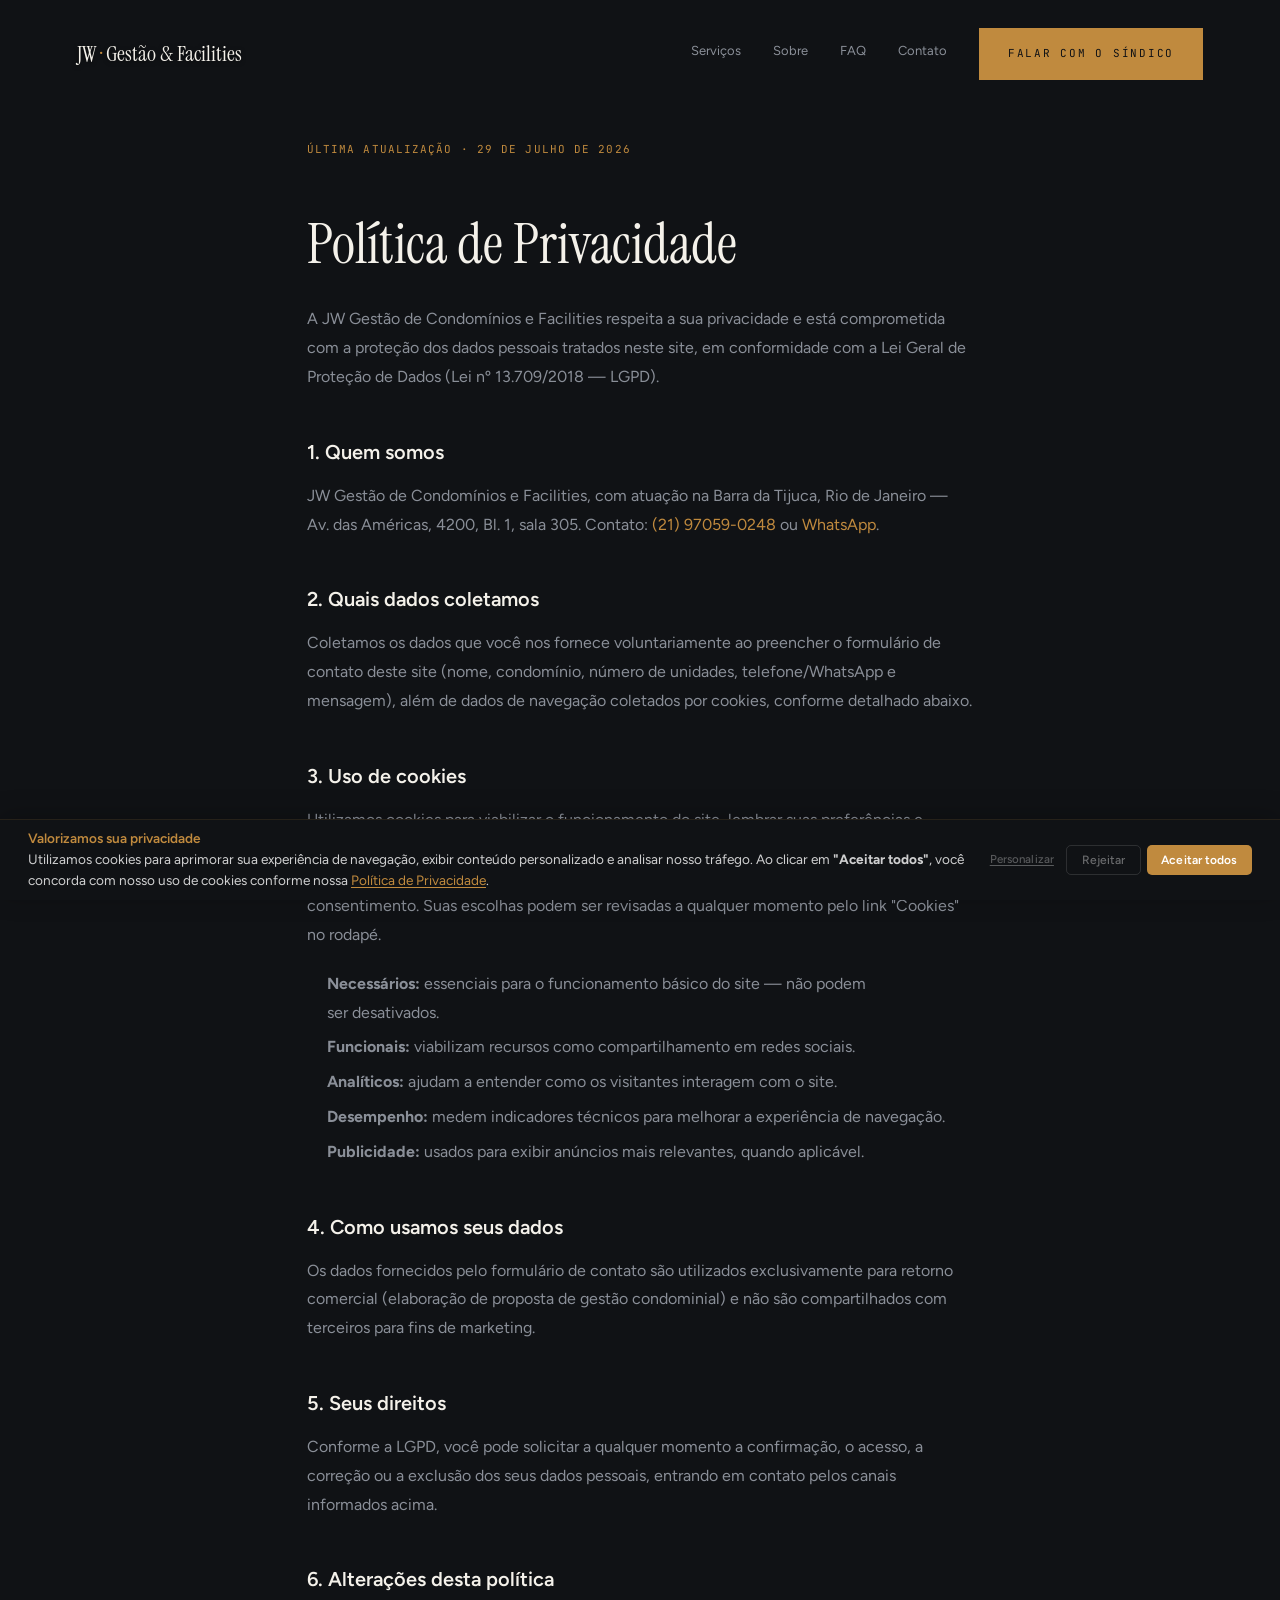
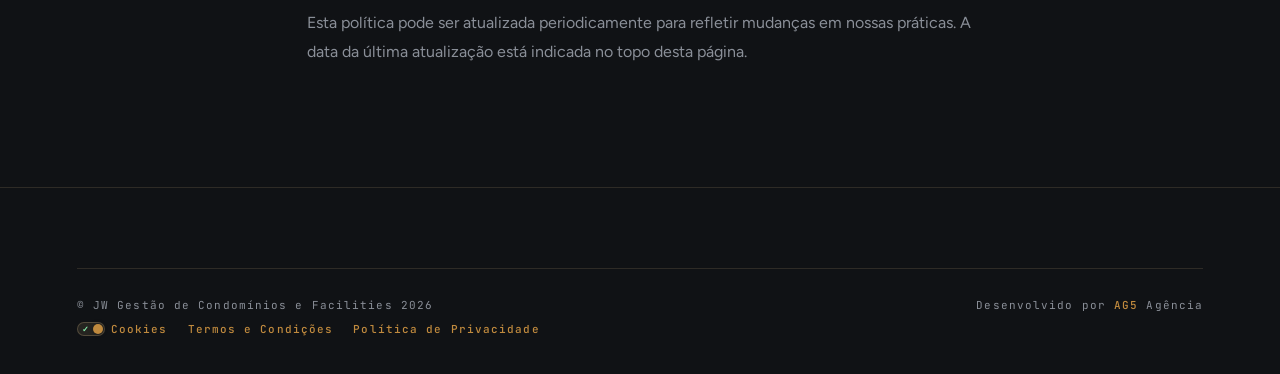
==== politica-de-privacidade.html @ a444b3d1 "Ajuste realizados" ====
<!DOCTYPE html>
<html lang="pt-BR">
<head>
<meta charset="UTF-8">
<meta name="viewport" content="width=device-width, initial-scale=1">
<title>Política de Privacidade — JW Gestão de Condomínios e Facilities</title>
<meta name="description" content="Política de Privacidade e uso de cookies da JW Gestão de Condomínios e Facilities.">
<meta name="robots" content="noindex, follow">
<link rel="preconnect" href="https://fonts.googleapis.com">
<link rel="preconnect" href="https://fonts.gstatic.com" crossorigin>
<link href="https://fonts.googleapis.com/css2?family=Instrument+Serif:ital@0;1&family=Figtree:wght@400;500;600;700&family=JetBrains+Mono:wght@400;500&display=swap" rel="stylesheet">
<link rel="stylesheet" href="style.css">
<link rel="stylesheet" href="cookie-banner.css">
<style>
  .legal{padding:140px var(--pad-x) 100px;max-width:820px;margin:0 auto}
  .legal h1{font-family:var(--f-display);font-size:clamp(32px,4.4vw,56px);font-weight:400;margin-bottom:16px}
  .legal p{color:var(--cinza-texto);line-height:1.8;margin-bottom:20px}
  .legal h2{font-family:var(--f-corpo);font-size:20px;font-weight:600;color:var(--areia);margin:44px 0 14px}
  .legal ul{margin:0 0 20px;padding-left:20px;color:var(--cinza-texto);line-height:1.8}
  .legal li{margin-bottom:6px}
  .legal .updated{font-family:var(--f-mono);font-size:11px;letter-spacing:.1em;text-transform:uppercase;color:var(--bronze);margin-bottom:40px}
  .legal a{color:var(--bronze)}
  .legal a:hover{color:var(--bronze-claro)}
</style>
</head>
<body>

<header class="nav" id="nav">
  <a class="nav__brand" href="index.html">JW <span>·</span> Gestão &amp; Facilities</a>
  <nav class="nav__links" id="navLinks">
    <a href="index.html#servicos">Serviços</a>
    <a href="index.html#sobre">Sobre</a>
    <a href="index.html#faq">FAQ</a>
    <a href="index.html#contato">Contato</a>
    <a class="btn btn--solid" href="https://wa.me/5521970590248?text=Ol%C3%A1%2C%20vim%20atrav%C3%A9s%20do%20site%20e%20gostaria%20de%20falar%20com%20o%20s%C3%ADndico%20sobre%20a%20gest%C3%A3o%20do%20meu%20condom%C3%ADnio." target="_blank" rel="noopener">Falar com o síndico</a>
  </nav>
</header>

<main>
<section class="legal">
  <p class="updated">Última atualização · 29 de julho de 2026</p>
  <h1>Política de Privacidade</h1>
  <p>A JW Gestão de Condomínios e Facilities respeita a sua privacidade e está comprometida com a proteção dos dados pessoais tratados neste site, em conformidade com a Lei Geral de Proteção de Dados (Lei nº 13.709/2018 — LGPD).</p>

  <h2>1. Quem somos</h2>
  <p>JW Gestão de Condomínios e Facilities, com atuação na Barra da Tijuca, Rio de Janeiro — Av. das Américas, 4200, Bl. 1, sala 305. Contato: <a href="tel:+5521970590248">(21) 97059-0248</a> ou <a href="https://wa.me/5521970590248?text=Ol%C3%A1%2C%20vim%20atrav%C3%A9s%20do%20site%20e%20gostaria%20de%20tirar%20uma%20d%C3%BAvida%20sobre%20a%20pol%C3%ADtica%20de%20privacidade." target="_blank" rel="noopener">WhatsApp</a>.</p>

  <h2>2. Quais dados coletamos</h2>
  <p>Coletamos os dados que você nos fornece voluntariamente ao preencher o formulário de contato deste site (nome, condomínio, número de unidades, telefone/WhatsApp e mensagem), além de dados de navegação coletados por cookies, conforme detalhado abaixo.</p>

  <h2>3. Uso de cookies</h2>
  <p>Utilizamos cookies para viabilizar o funcionamento do site, lembrar suas preferências e, quando autorizado, entender como você navega para melhorar sua experiência. Ao acessar o site, você pode aceitar, rejeitar ou personalizar o uso de cookies através do banner de consentimento. Suas escolhas podem ser revisadas a qualquer momento pelo link "Cookies" no rodapé.</p>
  <ul>
    <li><strong>Necessários:</strong> essenciais para o funcionamento básico do site — não podem ser desativados.</li>
    <li><strong>Funcionais:</strong> viabilizam recursos como compartilhamento em redes sociais.</li>
    <li><strong>Analíticos:</strong> ajudam a entender como os visitantes interagem com o site.</li>
    <li><strong>Desempenho:</strong> medem indicadores técnicos para melhorar a experiência de navegação.</li>
    <li><strong>Publicidade:</strong> usados para exibir anúncios mais relevantes, quando aplicável.</li>
  </ul>

  <h2>4. Como usamos seus dados</h2>
  <p>Os dados fornecidos pelo formulário de contato são utilizados exclusivamente para retorno comercial (elaboração de proposta de gestão condominial) e não são compartilhados com terceiros para fins de marketing.</p>

  <h2>5. Seus direitos</h2>
  <p>Conforme a LGPD, você pode solicitar a qualquer momento a confirmação, o acesso, a correção ou a exclusão dos seus dados pessoais, entrando em contato pelos canais informados acima.</p>

  <h2>6. Alterações desta política</h2>
  <p>Esta política pode ser atualizada periodicamente para refletir mudanças em nossas práticas. A data da última atualização está indicada no topo desta página.</p>
</section>
</main>

<footer class="footer">
  <div class="credits mono">
    <div class="credits__left">
      <span>© JW Gestão de Condomínios e Facilities 2026</span>
      <span class="credits__legal">
        <a href="#" id="ck-prefs-link" class="credits__cookie">
          <span id="cookie-toggle" class="cookie-toggle">
            <span class="cookie-toggle__check">✓</span>
            <span class="cookie-toggle__x">✕</span>
            <span id="cookie-toggle-dot" class="cookie-toggle__dot"></span>
          </span>
          Cookies
        </a>
        <a href="termos-e-condicoes.html">Termos e Condições</a>
        <a href="politica-de-privacidade.html">Política de Privacidade</a>
      </span>
    </div>
    <span>Desenvolvido por <a href="https://www.ag5agencia.com.br" target="_blank" rel="noopener">AG5</a> Agência</span>
  </div>
</footer>

<div id="ck-banner" class="ck-banner" role="dialog" aria-modal="true" aria-label="Aviso de cookies" aria-live="polite" aria-hidden="true">
  <div class="ck-banner__inner">
    <div class="ck-banner__content">
      <h2 class="ck-banner__title">Valorizamos sua privacidade</h2>
      <p class="ck-banner__text">
        Utilizamos cookies para aprimorar sua experiência de navegação, exibir conteúdo
        personalizado e analisar nosso tráfego. Ao clicar em <strong>"Aceitar todos"</strong>,
        você concorda com nosso uso de cookies conforme nossa
        <a href="politica-de-privacidade.html" class="ck-banner__link">Política de Privacidade</a>.
      </p>
    </div>
    <div class="ck-banner__actions">
      <button id="ck-customize" class="ck-btn ck-btn--ghost">Personalizar</button>
      <button id="ck-reject" class="ck-btn ck-btn--outline">Rejeitar</button>
      <button id="ck-accept-all" class="ck-btn ck-btn--primary">Aceitar todos</button>
    </div>
  </div>
</div>

<div id="ck-modal" class="ck-modal" role="dialog" aria-modal="true" aria-label="Personalizar preferências de cookies" aria-hidden="true">
  <div class="ck-modal__overlay" id="ck-modal-overlay"></div>
  <div class="ck-modal__box">
    <div class="ck-modal__header">
      <h2 class="ck-modal__title">Personalizar preferências de consentimento</h2>
      <button class="ck-modal__close" id="ck-modal-close" aria-label="Fechar modal">
        <svg width="18" height="18" viewBox="0 0 24 24" fill="none" aria-hidden="true">
          <path d="M18 6L6 18M6 6l12 12" stroke="currentColor" stroke-width="2" stroke-linecap="round" stroke-linejoin="round"/>
        </svg>
      </button>
    </div>
    <div class="ck-modal__body">
      <p class="ck-modal__intro">
        Utilizamos cookies para ajudar você a navegar com eficiência e executar certas funções.
        Os cookies classificados como <strong>"Necessário"</strong> são essenciais para o
        funcionamento básico do site e não podem ser desativados.
      </p>
      <div class="ck-category">
        <div class="ck-category__header">
          <div class="ck-category__info">
            <h3 class="ck-category__name">Necessário</h3>
            <p class="ck-category__desc">Essenciais para o funcionamento do site. Não armazenam dados pessoalmente identificáveis.</p>
          </div>
          <span class="ck-category__badge">Sempre ativo</span>
        </div>
      </div>
      <div class="ck-category">
        <div class="ck-category__header">
          <div class="ck-category__info">
            <h3 class="ck-category__name">Funcional</h3>
            <p class="ck-category__desc">Ajudam a executar funcionalidades como compartilhamento em mídia social e recursos de terceiros.</p>
          </div>
          <label class="ck-toggle" aria-label="Ativar cookies funcionais">
            <input type="checkbox" id="ck-functional" name="functional">
            <span class="ck-toggle__slider"></span>
          </label>
        </div>
      </div>
      <div class="ck-category">
        <div class="ck-category__header">
          <div class="ck-category__info">
            <h3 class="ck-category__name">Analítico</h3>
            <p class="ck-category__desc">Usados para entender como os visitantes interagem com o site (visitantes, taxa de rejeição, etc.).</p>
          </div>
          <label class="ck-toggle" aria-label="Ativar cookies analíticos">
            <input type="checkbox" id="ck-analytics" name="analytics">
            <span class="ck-toggle__slider"></span>
          </label>
        </div>
      </div>
      <div class="ck-category">
        <div class="ck-category__header">
          <div class="ck-category__info">
            <h3 class="ck-category__name">Desempenho</h3>
            <p class="ck-category__desc">Analisam índices de desempenho do site para oferecer melhor experiência ao visitante.</p>
          </div>
          <label class="ck-toggle" aria-label="Ativar cookies de desempenho">
            <input type="checkbox" id="ck-performance" name="performance">
            <span class="ck-toggle__slider"></span>
          </label>
        </div>
      </div>
      <div class="ck-category">
        <div class="ck-category__header">
          <div class="ck-category__info">
            <h3 class="ck-category__name">Publicidade</h3>
            <p class="ck-category__desc">Entregam anúncios personalizados com base nas páginas visitadas anteriormente.</p>
          </div>
          <label class="ck-toggle" aria-label="Ativar cookies de publicidade">
            <input type="checkbox" id="ck-advertising" name="advertising">
            <span class="ck-toggle__slider"></span>
          </label>
        </div>
      </div>
    </div>
    <div class="ck-modal__footer">
      <button id="ck-modal-reject" class="ck-btn ck-btn--outline">Rejeitar</button>
      <button id="ck-modal-save" class="ck-btn ck-btn--ghost">Salvar Preferências</button>
      <button id="ck-modal-accept-all" class="ck-btn ck-btn--primary">Aceitar todos</button>
    </div>
  </div>
</div>

<button id="ck-prefs-btn" class="ck-prefs-btn" aria-label="Preferências de cookies" style="display:none;">Cookies</button>

<script src="cookie-banner.js" defer></script>
</body>
</html>
---- style.css ----
/* JW Gestão de Condomínios e Facilities — style.css
   Editorial patrimonial escuro · AG5 Agência */

:root{
  --grafite-profundo:#101215;
  --grafite-superficie:#1B1E23;
  --bronze:#C08A3E;
  --bronze-claro:#E3C48D;
  --areia:#F4F1EA;
  --cinza-texto:#8A8F98;
  --verde-indicador:#2F6B52;
  --linha:rgba(224,196,141,.12);
  --linha-forte:rgba(224,196,141,.24);

  --f-display:"Instrument Serif",Georgia,serif;
  --f-corpo:"Figtree",system-ui,-apple-system,sans-serif;
  --f-mono:"JetBrains Mono",ui-monospace,monospace;

  --pad-x:6vw;
  --sec-y:120px;
  --gap:16px;
}

*,*::before,*::after{box-sizing:border-box}
html{scroll-behavior:smooth}
body{
  margin:0;background:var(--grafite-profundo);color:var(--areia);
  font-family:var(--f-corpo);font-size:16px;line-height:1.6;
  -webkit-font-smoothing:antialiased;overflow-x:hidden;text-wrap:pretty;
}
img,video,iframe{max-width:100%;display:block}
a{color:var(--bronze);text-decoration:none;transition:color .28s ease}
a:hover{color:var(--bronze-claro)}
h1,h2,h3,p,figure,blockquote{margin:0}
ul{margin:0;padding:0;list-style:none}
::selection{background:var(--bronze);color:var(--grafite-profundo)}

/* ---------- utilitários ---------- */
.mono{font-family:var(--f-mono);font-size:12px;letter-spacing:.08em}
.muted{color:var(--cinza-texto)}
.bronze{color:var(--bronze)}
.label{font-family:var(--f-mono);font-size:11px;letter-spacing:.16em;text-transform:uppercase;color:var(--cinza-texto)}
.label--bronze{color:var(--bronze)}
.display{font-family:var(--f-display);font-weight:400;font-size:clamp(32px,4.2vw,60px);line-height:1.05;letter-spacing:-.015em}
.display--lg{font-size:clamp(34px,4.6vw,68px)}
.lead{font-size:17px;line-height:1.75}

.btn{
  display:inline-block;position:relative;isolation:isolate;overflow:hidden;
  font-family:var(--f-mono);font-size:11px;letter-spacing:.16em;text-transform:uppercase;
  padding:16px 28px;border:1px solid transparent;cursor:pointer;
  transition:color .34s cubic-bezier(.65,0,.35,1),border-color .34s ease;
}
.btn::before{
  content:"";position:absolute;inset:0;z-index:-1;
  transform:scaleY(0);transform-origin:bottom;
  transition:transform .34s cubic-bezier(.65,0,.35,1);
}
.btn:hover::before{transform:scaleY(1)}
.btn--solid{background:var(--bronze);border-color:var(--bronze);color:var(--grafite-profundo)}
.btn--solid::before{background:var(--bronze-claro)}
.btn--solid:hover{color:var(--grafite-profundo)}
.btn--ghost{color:var(--areia);border-color:var(--linha-forte);background:transparent}
.btn--ghost::before{background:var(--bronze)}
.btn--ghost:hover{color:var(--grafite-profundo);border-color:var(--bronze)}

/* ---------- navbar ---------- */
.nav{
  position:fixed;top:0;left:0;right:0;z-index:50;
  display:flex;align-items:center;justify-content:space-between;gap:24px;
  padding:28px var(--pad-x);border-bottom:1px solid transparent;
  transition:padding .32s ease,background .32s ease,border-color .32s ease;
}
.nav.is-stuck{
  padding-block:14px;background:rgba(16,18,21,.88);
  backdrop-filter:blur(14px);-webkit-backdrop-filter:blur(14px);
  border-bottom-color:rgba(224,196,141,.14);
}
.nav__brand{font-family:var(--f-display);font-size:22px;color:var(--areia);text-shadow:0 1px 4px rgba(0,0,0,.6)}
.nav__brand span{color:var(--bronze)}
.nav__brand:hover{color:var(--areia)}
.nav__links{display:flex;align-items:center;gap:32px;font-size:13px}
.nav__links>a:not(.btn){position:relative;color:var(--cinza-texto);padding-bottom:4px}
.nav__links>a:not(.btn)::after{
  content:"";position:absolute;left:0;bottom:0;width:100%;height:1px;background:var(--bronze);
  transform:scaleX(0);transform-origin:left;transition:transform .28s cubic-bezier(.4,0,.2,1);
}
.nav__links>a:not(.btn):hover{color:var(--areia)}
.nav__links>a:not(.btn):hover::after{transform:scaleX(1)}
.nav__toggle{
  display:none;flex-direction:column;justify-content:center;gap:5px;
  width:32px;height:24px;background:none;border:0;padding:0;cursor:pointer;
}
.nav__toggle span{display:block;width:100%;height:1px;background:var(--areia);transition:transform .28s ease,opacity .28s ease;filter:drop-shadow(0 1px 3px rgba(0,0,0,.7))}
.nav__toggle[aria-expanded="true"] span:nth-child(1){transform:translateY(6px) rotate(45deg)}
.nav__toggle[aria-expanded="true"] span:nth-child(2){opacity:0}
.nav__toggle[aria-expanded="true"] span:nth-child(3){transform:translateY(-6px) rotate(-45deg)}

/* ---------- drawer mobile ---------- */
.drawer-overlay{
  position:fixed;inset:0;z-index:9998;background:rgba(16,18,21,.7);
  backdrop-filter:blur(2px);-webkit-backdrop-filter:blur(2px);
  opacity:0;visibility:hidden;transition:opacity .32s ease,visibility 0s linear .32s;
}
.drawer-overlay.is-open{opacity:1;visibility:visible;transition:opacity .32s ease}
.drawer{
  position:fixed;top:0;right:0;bottom:0;z-index:9999;
  width:min(340px,84vw);background:var(--grafite-profundo);
  border-left:1px solid var(--linha-forte);
  display:flex;flex-direction:column;gap:40px;padding:28px var(--pad-x) 40px;
  transform:translateX(100%);transition:transform .38s cubic-bezier(.65,0,.35,1);
}
.drawer.is-open{transform:translateX(0)}
.drawer__head{display:flex;align-items:center;justify-content:space-between}
.drawer__close{background:none;border:0;color:var(--areia);font-size:28px;line-height:1;cursor:pointer;padding:4px}
.drawer__close:hover{color:var(--bronze)}
.drawer__links{display:flex;flex-direction:column;gap:4px}
.drawer__links>a{
  position:relative;color:var(--areia);opacity:.72;font-family:var(--f-display);font-size:26px;
  padding:14px 0;border-bottom:1px solid var(--linha);transition:opacity .24s ease,color .24s ease;
}
.drawer__links>a:hover{opacity:1;color:var(--bronze-claro)}
.drawer__cta{margin-top:auto;text-align:center}

/* ---------- hero (HERO-C) ---------- */
.hero{min-height:100vh;display:flex;align-items:center;padding:96px var(--pad-x) 48px}
.hero__grid{display:grid;grid-template-columns:minmax(0,1fr) 280px;gap:48px;align-items:center;width:100%}
.hero__label{font-size:12px;letter-spacing:.18em;margin-bottom:28px;animation:fade .5s ease-out .2s both}
.hero__title{
  font-family:var(--f-display);font-weight:400;
  font-size:clamp(40px,7.4vw,116px);line-height:.98;letter-spacing:-.02em;
}
.mask{display:block;overflow:hidden}
.mask--indent{padding-left:12%}
.mask__in{display:block;animation:rise .9s cubic-bezier(.16,1,.3,1) var(--d,0ms) both}
.mask__in--italic{font-style:italic;color:var(--bronze-claro)}
.hero__sub{max-width:52ch;margin-top:32px;font-size:16px;line-height:1.65;color:var(--cinza-texto);animation:fade .7s ease-out .7s both}
.hero__ctas{display:flex;flex-wrap:wrap;gap:20px;margin-top:32px;animation:fade .7s ease-out .85s both}
.hero__data{
  display:flex;flex-wrap:wrap;align-items:center;gap:18px;margin-top:40px;
  font-family:var(--f-mono);font-size:11px;letter-spacing:.12em;text-transform:uppercase;color:var(--cinza-texto);
  animation:fade .7s ease-out 1s both;
}
.hero__data i{width:1px;height:14px;background:var(--linha-forte)}

.portrait{position:relative;width:240px;justify-self:end;animation:portrait 1.1s cubic-bezier(.22,1,.36,1) .5s both}
.portrait__frame{position:absolute;inset:0;border:1px solid var(--bronze);animation:offset .7s cubic-bezier(.65,0,.35,1) .9s both}
.portrait img{position:relative;width:240px;height:320px;object-fit:cover;object-position:50% 22%;filter:grayscale(.15) contrast(1.05) brightness(.92)}
.portrait figcaption{font-family:var(--f-mono);font-size:11px;letter-spacing:.12em;color:var(--cinza-texto);margin-top:16px;line-height:1.8}
.portrait figcaption span{color:var(--bronze)}

/* ---------- marquee ---------- */
.marquee{border-block:1px solid rgba(224,196,141,.14);overflow:hidden;padding:22px 0}
.marquee__track{
  display:flex;width:max-content;
  font-family:var(--f-mono);font-size:13px;letter-spacing:.2em;text-transform:uppercase;color:var(--cinza-texto);
  animation:marquee 32s linear infinite;will-change:transform;
}
.marquee__track span{padding-right:40px;white-space:nowrap}
.marquee__track b{color:var(--bronze);font-weight:400;padding:0 6px}
.marquee:hover .marquee__track{animation-play-state:paused}

/* ---------- seções ---------- */
.section{padding:var(--sec-y) var(--pad-x)}
.section--rule{border-top:1px solid rgba(224,196,141,.14)}
.section--flush{padding-inline:0}
.section__head{display:flex;align-items:baseline;justify-content:space-between;gap:32px;flex-wrap:wrap;margin-bottom:48px}
.section__head--pad{padding-inline:var(--pad-x)}
.section .label--bronze{font-size:12px;letter-spacing:.18em;margin-bottom:28px}

.split{display:grid;gap:72px;align-items:start}
.split--diag{grid-template-columns:minmax(0,1fr) minmax(0,1fr)}
.split--about{grid-template-columns:minmax(0,1fr) minmax(0,1fr);gap:80px}
.split--contact{grid-template-columns:minmax(0,1fr) minmax(0,1fr);gap:80px}

/* diagnóstico — narrativa vertical em 3 atos, ultra premium e compacta */
.section--diagnostico{position:relative;overflow:hidden;padding:72px var(--pad-x);background:radial-gradient(ellipse at 15% 0%,rgba(192,138,62,.08) 0%,transparent 50%),radial-gradient(ellipse at 85% 100%,rgba(47,107,82,.05) 0%,transparent 45%),var(--grafite-profundo)}
.diagnostico__glow{position:absolute;inset:0;pointer-events:none;background:radial-gradient(circle at 50% 40%,rgba(192,138,62,.06),transparent 55%);filter:blur(100px);opacity:.7;animation:glow-pulse 10s ease-in-out infinite}

/* ato 1 — abertura centralizada */
.diagnostico__intro{position:relative;z-index:1;max-width:56ch;margin:0 auto;text-align:center}
.diagnostico__intro .label--bronze{font-size:11px;letter-spacing:.22em;margin-bottom:20px}
.diagnostico__intro .display--xl{font-size:clamp(32px,4.4vw,60px);line-height:1.06;letter-spacing:-.02em}
.diagnostico__intro .display--xl em{font-style:italic;color:var(--bronze-claro)}
.diagnostico__lead{margin:18px auto 0;font-size:15.5px;line-height:1.7;color:var(--cinza-texto);max-width:48ch}

/* ato 2 — os 4 problemas, grid 2x2 */
.pains{position:relative;z-index:1;margin:44px auto 0;max-width:920px;display:grid;grid-template-columns:1fr 1fr;gap:1px;background:rgba(224,196,141,.14)}
.pain{position:relative;background:var(--grafite-profundo);display:grid;grid-template-columns:auto minmax(0,1fr);gap:16px;padding:26px 28px;transition:background .3s ease}
.pain:hover{background:var(--grafite-superficie)}
.pain__num{font-family:var(--f-mono);font-size:11px;letter-spacing:.12em;color:var(--bronze);padding-top:2px;transition:color .3s ease}
.pain:hover .pain__num{color:var(--bronze-claro)}
.pain__content h3{font-size:15px;font-weight:600;color:var(--areia);margin-bottom:5px;letter-spacing:-.01em}
.pain__content p{color:var(--cinza-texto);line-height:1.55;font-size:13.5px}

/* ato 3 — a solução, editorial em duas colunas: imagem inteira à esquerda, texto sólido à direita */
.solution--split{
  position:relative;z-index:1;margin:56px auto 0;max-width:1180px;height:420px;
  display:grid;grid-template-columns:minmax(0,1.05fr) minmax(0,.95fr);
  border:1px solid rgba(192,138,62,.3);overflow:hidden;
  box-shadow:0 30px 70px -30px rgba(0,0,0,.5);
}
.solution__figure{position:relative;margin:0;height:100%;overflow:hidden}
.solution__figure img{width:100%;height:100%;object-fit:cover;object-position:35% 55%;filter:grayscale(0) brightness(.94) contrast(1.05) saturate(1.05);transition:transform .9s cubic-bezier(.16,1,.3,1),filter .5s ease}
.solution--split:hover .solution__figure img{transform:scale(1.02);filter:grayscale(0) brightness(1) contrast(1.06) saturate(1.1)}
.solution__content{
  position:relative;height:100%;overflow-y:auto;display:flex;flex-direction:column;justify-content:center;gap:14px;
  padding:44px 48px;background:var(--grafite-superficie);
  border-left:2px solid var(--bronze);
}
.solution__icon{font-family:var(--f-mono);font-size:24px;color:var(--bronze);line-height:1}
.solution__title{font-family:var(--f-display);font-size:clamp(24px,2.6vw,34px);line-height:1.1;color:var(--areia);letter-spacing:-.01em}
.solution__text{color:var(--cinza-texto);font-size:14px;line-height:1.65;max-width:38ch}
.solution__list{display:grid;gap:0;margin-top:4px;padding-top:14px;border-top:1px solid rgba(224,196,141,.14)}
.solution__list li{
  display:flex;align-items:center;gap:12px;padding:9px 0;
  font-size:10.5px;letter-spacing:.05em;color:var(--areia);
  border-top:1px solid rgba(224,196,141,.1);
}
.solution__list li:first-child{border-top:0}
.solution__list-num{color:var(--bronze);font-size:11px}

/* escopo — ultra premium (SERV-A) */
.section--servicos{position:relative;overflow:hidden;background:radial-gradient(ellipse at 80% 0%,rgba(192,138,62,.07) 0%,transparent 45%),radial-gradient(ellipse at 10% 100%,rgba(47,107,82,.04) 0%,transparent 40%),var(--grafite-profundo)}
.servicos__glow{position:absolute;inset:0;pointer-events:none;background:radial-gradient(circle at 50% 30%,rgba(192,138,62,.05),transparent 55%);filter:blur(90px);opacity:.7;animation:glow-pulse 9s ease-in-out infinite}
.servicos__head{position:relative;z-index:1;display:flex;align-items:end;justify-content:space-between;gap:32px;flex-wrap:wrap;margin-bottom:56px}
.servicos__head .label--bronze{font-size:12px;letter-spacing:.22em;margin-bottom:24px}
.servicos__head .display--lg{font-size:clamp(34px,4.8vw,64px);line-height:1.02;letter-spacing:-.02em}
.servicos__lead{font-size:12px;letter-spacing:.1em;text-transform:uppercase;color:var(--cinza-texto);max-width:30ch;text-align:right}
.bento{position:relative;z-index:1;display:grid;grid-template-columns:repeat(12,1fr);gap:var(--gap)}
.card{
  position:relative;background:var(--grafite-superficie);border:1px solid var(--linha);padding:28px;
  display:flex;flex-direction:column;justify-content:space-between;gap:24px;min-height:132px;overflow:hidden;
  transition:border-color .4s ease,transform .4s cubic-bezier(.16,1,.3,1),box-shadow .4s ease;will-change:transform;
}
.card::before{content:"";position:absolute;inset:0;border:1px solid transparent;border-radius:inherit;transition:border-color .4s ease;pointer-events:none;z-index:2}
.card:hover{border-color:rgba(192,138,62,.35);transform:translateY(-6px);box-shadow:0 28px 70px -28px rgba(0,0,0,.45)}
.card:hover::before{border-color:rgba(192,138,62,.18)}
.card--featured{background:linear-gradient(135deg,rgba(192,138,62,.09),rgba(192,138,62,.02) 50%,var(--grafite-superficie));border-color:rgba(192,138,62,.22)}
.card--featured::after{content:"";position:absolute;inset:0;background:linear-gradient(135deg,transparent 60%,rgba(192,138,62,.04));pointer-events:none;z-index:0}
.card__num{position:relative;z-index:1;font-family:var(--f-mono);font-size:12px;letter-spacing:.1em;color:var(--bronze);opacity:.7;transition:color .3s ease,opacity .3s ease,transform .3s ease}
.card:hover .card__num{color:var(--bronze-claro);opacity:1;transform:translateX(4px)}
.card__title{position:relative;z-index:1;font-size:19px;font-weight:600;margin-bottom:6px;letter-spacing:-.01em}
.card__title--serif{position:relative;z-index:1;font-family:var(--f-display);font-weight:400;font-size:38px;margin-bottom:12px;letter-spacing:-.02em}
.card p{position:relative;z-index:1;color:var(--cinza-texto);font-size:14px;line-height:1.6;max-width:46ch}
.card--xl{grid-column:span 6;grid-row:span 2;min-height:280px;padding:32px}
.card--xl p{font-size:16px}
.card--lg{grid-column:span 4;grid-row:span 2;min-height:280px;padding:32px}
.card--lg .card__title--serif{font-size:32px}
.card--lg p{font-size:16px}
.card--wide{grid-column:span 6}
.card--md{grid-column:span 4}
.card--sm{grid-column:span 3}
.card--sm p,.card--md p{opacity:0;transition:opacity .3s ease,transform .3s ease}
.card--sm:hover p,.card--md:hover p{opacity:1;transform:translateY(0)}
.card--sm p,.card--md p{transform:translateY(6px)}
.scope-card{position:relative;z-index:1;margin-top:40px;padding:32px 36px;background:rgba(192,138,62,.04);border:1px solid rgba(192,138,62,.12);display:grid;grid-template-columns:auto minmax(0,1fr);gap:28px;align-items:baseline;transition:border-color .4s ease,transform .4s ease}
.scope-card:hover{border-color:rgba(192,138,62,.22);transform:translateY(-3px)}
.scope-card__line{width:1px;height:100%;min-height:48px;background:linear-gradient(180deg,var(--bronze),transparent);justify-self:center}
.scope-card__label{font-family:var(--f-mono);font-size:11px;letter-spacing:.16em;text-transform:uppercase;color:var(--bronze);align-self:start;padding-top:4px}
.scope-card__text{line-height:2;color:var(--cinza-texto);font-size:14px;letter-spacing:.01em}

/* galeria */
.gallery{display:grid;grid-template-columns:repeat(12,1fr);gap:var(--gap);align-items:end}
.gallery__item img{width:100%;object-fit:cover;filter:grayscale(.5) brightness(.6) contrast(1.05)}
.gallery__item figcaption{font-size:11px;letter-spacing:.12em;text-transform:uppercase;color:var(--cinza-texto);margin-top:14px}
.gallery__item--7{grid-column:span 7}
.gallery__item--7 img{height:460px}
.gallery__item--5{grid-column:span 5}
.gallery__item--5 img{height:340px}
.gallery__item--4{grid-column:span 4;margin-top:24px}
.gallery__item--4 img{height:300px}
.gallery__note{grid-column:span 4;font-family:var(--f-display);font-size:30px;line-height:1.25;padding:0 0 8px 8px}

/* operação — ultra premium v3: accordion horizontal */
.section--operacao{position:relative;overflow:hidden;scroll-margin-top:80px;background:radial-gradient(ellipse at 50% 0%,rgba(192,138,62,.07) 0%,transparent 45%),var(--grafite-profundo);padding-block:100px var(--sec-y)}
.operacao__glow{position:absolute;inset:0;pointer-events:none;background:radial-gradient(circle at 50% 30%,rgba(192,138,62,.06),transparent 48%);filter:blur(120px);opacity:.7;animation:glow-pulse 14s ease-in-out infinite}
.operacao__intro{position:relative;z-index:1;text-align:center;margin-bottom:64px}
.operacao__intro .label--bronze{margin-bottom:24px}
.operacao__title{font-family:var(--f-display);font-size:clamp(40px,6vw,90px);line-height:.95;letter-spacing:-.03em;margin:0 0 18px;animation:title-breathe 10s ease-in-out infinite}
.operacao__title::after{content:".";color:var(--bronze)}
.operacao__subtitle{display:inline-block;color:var(--cinza-texto);font-size:12px;letter-spacing:.08em;text-transform:uppercase;line-height:1.8;max-width:48ch}

.operacao__accordion{position:relative;z-index:1;display:flex;gap:14px;min-height:520px;margin:0 calc(-1 * var(--pad-x));padding:0 var(--pad-x)}
.operacao__panel{position:relative;flex:1;min-width:80px;overflow:hidden;border:1px solid rgba(224,196,141,.16);background:var(--grafite-superficie);cursor:pointer;transition:flex 1.1s cubic-bezier(.23,1,.32,1),border-color .6s ease,background .6s ease;isolation:isolate}
.operacao__panel:hover,.operacao__panel:focus,.operacao__panel:focus-within{flex:4;border-color:rgba(192,138,62,.45);background:#15181d}
.operacao__panel:focus{outline:none}
.operacao__panel-bg{position:absolute;inset:0;z-index:1;background:linear-gradient(180deg,transparent 0%,rgba(16,18,21,.92) 70%,rgba(16,18,21,1) 100%);pointer-events:none;transition:opacity .8s ease}
.operacao__panel:hover .operacao__panel-bg,.operacao__panel:focus .operacao__panel-bg,.operacao__panel:focus-within .operacao__panel-bg{opacity:.85}
.operacao__panel-glow{position:absolute;inset:0;z-index:2;pointer-events:none;opacity:0;transition:opacity .6s ease;background:radial-gradient(700px circle at var(--x,50%) var(--y,50%),rgba(192,138,62,.16),transparent 40%)}
.operacao__panel:hover .operacao__panel-glow,.operacao__panel:focus .operacao__panel-glow,.operacao__panel:focus-within .operacao__panel-glow{opacity:1}
.operacao__panel-num{position:absolute;top:28px;left:28px;z-index:3;font-family:var(--f-mono);font-size:12px;letter-spacing:.1em;color:var(--bronze);transition:color .5s ease,transform .8s cubic-bezier(.23,1,.32,1)}
.operacao__panel:hover .operacao__panel-num,.operacao__panel:focus .operacao__panel-num,.operacao__panel:focus-within .operacao__panel-num{color:var(--bronze-claro);transform:translateY(-6px)}
.operacao__panel-content{position:absolute;inset:0;z-index:4;padding:28px;overflow:hidden}
.operacao__panel-title{
  position:absolute;left:28px;bottom:28px;margin:0;
  font-family:var(--f-display);font-size:clamp(22px,2.2vw,34px);font-weight:400;line-height:1;letter-spacing:-.01em;
  color:var(--areia);white-space:nowrap;transform-origin:left bottom;
  transform:rotate(-90deg) translateY(0);
  transition:transform .9s cubic-bezier(.23,1,.32,1),color .5s ease;
}
.operacao__panel:hover .operacao__panel-title,.operacao__panel:focus .operacao__panel-title,.operacao__panel:focus-within .operacao__panel-title{transform:rotate(0deg) translateY(-50px)}
.operacao__panel-text{
  position:absolute;left:28px;right:28px;bottom:28px;margin:0;
  font-size:14px;line-height:1.7;color:var(--cinza-texto);max-width:42ch;
  opacity:0;transform:translateY(20px);
  transition:opacity .6s ease,transform .8s cubic-bezier(.23,1,.32,1),color .5s ease;
}
.operacao__panel:hover .operacao__panel-text,.operacao__panel:focus .operacao__panel-text,.operacao__panel:focus-within .operacao__panel-text{opacity:1;transform:translateY(-8px);color:var(--areia)}
.operacao__panel-media{position:absolute;inset:0;margin:0;z-index:0;opacity:.22;transform:scale(1.08);transition:opacity 1s ease,transform 1.4s cubic-bezier(.23,1,.32,1)}
.operacao__panel-media img{width:100%;height:100%;object-fit:cover;filter:grayscale(.3) brightness(.45) contrast(1.05);transform:translate(var(--px,0), var(--py,0)) scale(1.1);transition:transform .2s linear}
.operacao__panel:hover .operacao__panel-media,.operacao__panel:focus .operacao__panel-media,.operacao__panel:focus-within .operacao__panel-media{opacity:.5;transform:scale(1)}

.operacao__foot{position:relative;z-index:1;display:flex;align-items:center;justify-content:space-between;gap:32px;flex-wrap:wrap;margin-top:64px;padding-top:40px;border-top:1px solid rgba(224,196,141,.14)}
.operacao__stats{display:flex;gap:48px;flex-wrap:wrap}
.operacao__stat{display:flex;align-items:center;gap:14px;font-family:var(--f-mono);font-size:11px;letter-spacing:.14em;text-transform:uppercase;color:var(--cinza-texto)}
.operacao__stat span:first-child{font-size:28px;color:var(--bronze);letter-spacing:.02em}
.operacao__foot .btn{padding:18px 34px;font-size:12px;letter-spacing:.18em}

@keyframes title-breathe{0%,100%{letter-spacing:-.03em}50%{letter-spacing:-.025em}}

/* sobre (SOBRE-D) */
.about__media{position:sticky;top:12vh}
.videoframe{border:1px solid var(--bronze);padding:10px}
.videoframe video{width:100%;aspect-ratio:16/9;object-fit:cover;background:var(--grafite-profundo)}
.about__caption{margin-top:16px;font-size:11px;letter-spacing:.12em;text-transform:uppercase}
.block{padding:36px 0;border-top:1px solid rgba(224,196,141,.14)}
.block--first{padding-top:0;border-top:0}
.block--last{border-bottom:1px solid rgba(224,196,141,.14)}
.block .label{margin-bottom:14px;display:block}
.block p:not(.label){font-size:17px;line-height:1.75;color:var(--cinza-texto)}
.block--first p:not(.label){color:var(--areia)}
.diffs{margin-top:36px;display:grid;gap:12px;font-family:var(--f-mono);font-size:12px;letter-spacing:.06em;color:var(--cinza-texto);line-height:1.7}

/* reels 9:16 */
.reels{display:flex;gap:20px;overflow-x:auto;scroll-snap-type:x mandatory;padding:0 var(--pad-x) 24px;scrollbar-width:thin}
.reel{flex:0 0 300px;scroll-snap-align:start}
.reel__box{border:1px solid var(--linha);background:var(--grafite-superficie);aspect-ratio:9/16;overflow:hidden}
.reel__box video{width:100%;height:100%;object-fit:cover;background:var(--grafite-profundo)}
.reel__box--empty{display:flex;align-items:center;justify-content:center;text-align:center;padding:24px;border-style:dashed;border-color:rgba(224,196,141,.28);background:#15181C}
.reel__box--empty p{font-size:11px;letter-spacing:.12em;line-height:2;color:var(--cinza-texto)}
.reel h3{font-size:16px;font-weight:600;margin:18px 0 8px;line-height:1.4}
.reel a{font-size:11px;letter-spacing:.12em;text-transform:uppercase}

/* declaração (DEPO-B) */
.statement{
  background:var(--areia);color:var(--grafite-profundo);min-height:100vh;
  display:flex;flex-direction:column;align-items:center;justify-content:center;
  padding:120px 8vw;position:relative;overflow:hidden;text-align:center;
}
.statement blockquote{
  position:relative;max-width:22ch;font-family:var(--f-display);
  font-size:clamp(34px,5.4vw,92px);line-height:1.08;letter-spacing:-.015em;
}
.statement__quote{position:absolute;font-family:var(--f-display);font-size:14vw;line-height:1;color:var(--bronze);opacity:.15;pointer-events:none;will-change:transform}
.statement__quote--a{top:8vh;left:4vw}
.statement__quote--b{bottom:4vh;right:4vw}
.statement__sign{position:relative;margin-top:56px;font-size:12px;letter-spacing:.16em;text-transform:uppercase;color:var(--grafite-profundo);opacity:.6}

/* faq — ultra premium */
.section--faq{position:relative;overflow:hidden;background:radial-gradient(ellipse at 85% 0%,rgba(192,138,62,.07) 0%,transparent 50%),radial-gradient(ellipse at 10% 100%,rgba(47,107,82,.05) 0%,transparent 45%),var(--grafite-profundo)}
.faq__glow{position:absolute;inset:0;pointer-events:none;background:radial-gradient(circle at 50% 40%,rgba(192,138,62,.06),transparent 55%);filter:blur(90px);opacity:.7;animation:glow-pulse 9s ease-in-out infinite}
.faq__head{position:relative;z-index:1;max-width:62ch;margin-bottom:32px}
.faq__head .display--xl{font-size:clamp(32px,3.8vw,52px);line-height:1.05;letter-spacing:-.02em}
.faq__head .display--xl em{font-style:italic;color:var(--bronze-claro)}
.faq__lead{margin-top:20px;font-size:16px;line-height:1.7;color:var(--cinza-texto);max-width:52ch;margin-bottom:40px}

.faq{position:relative;z-index:1;display:grid;grid-template-columns:1fr 1fr;grid-auto-flow:column;grid-template-rows:repeat(5,auto);gap:0 56px}
.faq__item{
  width:100%;border-top:1px solid rgba(224,196,141,.14);padding:18px 0;
  background:none;border-left:0;border-right:0;border-bottom:0;text-align:left;cursor:pointer;
  display:flex;align-items:flex-start;gap:20px;font-family:var(--f-corpo);
  font-size:18px;font-weight:600;color:var(--areia);transition:opacity .3s ease;
}
.faq__item:nth-last-child(-n+2){border-bottom:1px solid rgba(224,196,141,.14)}
.faq__item.is-hidden{display:none}
.faq__item:hover .faq__q{color:var(--bronze-claro)}
.faq__num{flex-shrink:0;padding-top:3px;font-size:12px;letter-spacing:.1em;color:var(--bronze)}
.faq__q{flex:1;transition:color .28s ease}
.faq__toggle{
  flex-shrink:0;font-family:var(--f-mono);font-size:20px;line-height:1;color:var(--bronze);
  transition:transform .28s cubic-bezier(.4,0,.2,1);
}
.faq__item:hover .faq__toggle{transform:rotate(90deg)}

.faq__cta{
  position:relative;z-index:1;display:flex;align-items:center;gap:24px;flex-wrap:wrap;
  margin-top:40px;padding-top:28px;border-top:1px solid rgba(224,196,141,.14);
}
.faq__cta p{font-family:var(--f-display);font-size:22px;color:var(--areia)}

/* FAQ — modal de resposta */
.faq-modal{
  position:fixed;inset:0;z-index:9200;display:flex;align-items:center;justify-content:center;padding:24px;
  opacity:0;visibility:hidden;transition:opacity .28s ease,visibility 0s linear .28s;
}
.faq-modal.is-open{opacity:1;visibility:visible;transition:opacity .28s ease}
.faq-modal__overlay{position:fixed;inset:0;background:rgba(16,18,21,.72);backdrop-filter:blur(3px);-webkit-backdrop-filter:blur(3px)}
.faq-modal__box{
  position:relative;z-index:1;width:100%;max-width:560px;max-height:82vh;overflow-y:auto;
  background:var(--grafite-superficie);border:1px solid var(--bronze);
  padding:44px 44px 40px;transform:translateY(16px) scale(.97);opacity:0;
  transition:transform .32s cubic-bezier(.16,1,.3,1),opacity .32s ease;
}
.faq-modal.is-open .faq-modal__box{transform:translateY(0) scale(1);opacity:1}
.faq-modal__close{
  position:absolute;top:20px;right:20px;width:32px;height:32px;border-radius:50%;
  display:flex;align-items:center;justify-content:center;background:rgba(224,196,141,.08);
  border:0;color:var(--cinza-texto);cursor:pointer;transition:color .24s ease,background .24s ease;
}
.faq-modal__close:hover{color:var(--areia);background:rgba(224,196,141,.16)}
.faq-modal__label{margin-bottom:16px}
.faq-modal__question{font-family:var(--f-display);font-size:clamp(24px,3vw,30px);font-weight:400;color:var(--areia);line-height:1.25;margin-bottom:20px;padding-right:24px}
.faq-modal__answer{color:var(--cinza-texto);line-height:1.8;font-size:15px;margin-bottom:32px}
.faq-modal__cta{width:100%;text-align:center}

/* localização — mapa full-width + faixa de info */
.location__head{margin-bottom:40px}
.location__head h2{margin-top:16px}

.mapframe iframe{display:block;width:100%;height:460px;border:0}

.location__strip{
  display:grid;grid-template-columns:repeat(3,1fr);
  margin-top:56px;border-top:1px solid rgba(224,196,141,.14);
}
.location__item{
  display:grid;grid-template-columns:auto minmax(0,1fr);gap:20px;
  padding:36px 40px;border-right:1px solid rgba(224,196,141,.14);
}
.location__item:first-child{padding-left:var(--pad-x)}
.location__item:last-child{padding-right:var(--pad-x);border-right:0}
.location__icon{color:var(--bronze);flex-shrink:0;margin-top:2px}
.location__label{display:block;margin-bottom:10px;font-size:16px;font-weight:600;color:var(--areia)}
.location__item p{color:var(--cinza-texto);line-height:1.75;font-size:14px}
.location__ctas{margin-top:16px}
.location__btn{display:inline-flex;align-items:center;gap:9px}

/* proposta — coluna esquerda */
.proposal__steps{margin-top:56px;display:grid;gap:0}
.proposal__step{
  display:grid;grid-template-columns:auto minmax(0,1fr);gap:24px;
  padding:22px 0;border-top:1px solid rgba(224,196,141,.14);
}
.proposal__step:last-child{border-bottom:1px solid rgba(224,196,141,.14)}
.proposal__num{color:var(--bronze);font-size:12px;letter-spacing:.1em;padding-top:3px}
.proposal__step h3{font-family:var(--f-corpo);font-size:16px;font-weight:600;color:var(--areia);margin-bottom:6px}
.proposal__step p{color:var(--cinza-texto);font-size:14px;line-height:1.6;max-width:38ch}

/* proposta — card do formulário */
.proposal__card{position:relative;padding:12px 12px 0 0}
.proposal__frame{position:absolute;inset:0 0 12px 12px;border:1px solid var(--bronze);z-index:0}
.form{
  position:relative;z-index:1;display:grid;gap:22px;
  background:var(--grafite-superficie);border:1px solid rgba(224,196,141,.14);
  padding:40px;box-shadow:0 24px 64px -24px rgba(0,0,0,.5);
}
.form label{display:grid;gap:8px}
.form .label{font-size:11px;letter-spacing:.14em}
.form input,.form textarea{
  background:var(--grafite-profundo);border:1px solid rgba(224,196,141,.14);color:var(--areia);
  font-family:var(--f-corpo);font-size:15px;padding:14px 16px;outline:none;
  transition:border-color .28s ease,box-shadow .28s ease;
}
.form input[type=tel],.form input[type=number]{font-family:var(--f-mono)}
.form textarea{resize:vertical}
.form input:focus,.form textarea:focus{border-color:var(--bronze);box-shadow:0 0 0 3px rgba(192,138,62,.12)}
.form input.is-invalid,.form textarea.is-invalid{border-color:var(--bronze)}
.form em[data-error]{display:none;font-family:var(--f-mono);font-size:11px;font-style:normal;color:var(--bronze)}
.form em[data-error].is-visible{display:block}
.form__row{display:grid;grid-template-columns:1fr 1fr;gap:22px}
.form__submit{display:inline-flex;align-items:center;justify-content:center;gap:10px;justify-self:start}
.form__status{min-height:16px;letter-spacing:.1em;color:var(--verde-indicador)}
.form__status.is-error{color:var(--bronze)}
.form__privacy{font-size:10px;letter-spacing:.04em;line-height:1.7}
.form__privacy a{color:var(--bronze)}

/* rodapé */
.footer{border-top:1px solid rgba(224,196,141,.14);padding:80px var(--pad-x) 0}
.footer__grid{display:grid;grid-template-columns:minmax(0,1.4fr) repeat(3,minmax(0,1fr));gap:56px;padding-bottom:64px}
.footer__name{font-family:var(--f-display);font-size:30px;line-height:1.2;margin-bottom:18px}
.footer__grid .muted{max-width:44ch;font-size:15px;line-height:1.8}
.footer .label--bronze{display:block;margin-bottom:20px}
.footer__list{display:grid;gap:12px;font-size:15px}
.footer__list a{color:var(--cinza-texto)}
.footer__list li:first-child a{color:var(--areia)}
.footer__list a:hover{color:var(--bronze-claro)}
.footer__list--icons a{display:inline-flex;align-items:center;gap:10px}
.footer__list--icons svg{flex-shrink:0}
.footer__social{display:flex;gap:16px;margin-top:20px}
.footer__social a{display:inline-flex;align-items:center;gap:8px;color:var(--cinza-texto);font-size:15px;transition:color .28s ease,transform .28s ease}
.footer__social a:hover{color:var(--bronze-claro);transform:translateY(-2px)}
.footer__social svg{flex-shrink:0}
.credits{
  border-top:1px solid rgba(224,196,141,.14);padding:28px 0 36px;
  display:flex;justify-content:space-between;gap:24px;flex-wrap:wrap;
  font-size:11px;letter-spacing:.1em;color:var(--cinza-texto);
}
.credits a{color:var(--bronze);font-weight:500}
.credits__left{display:flex;flex-direction:column;gap:6px}
.credits__legal{display:flex;gap:20px;align-items:center;flex-wrap:wrap}

/* toggle visual de cookies (padrão AG5) */
.credits__cookie{display:inline-flex;align-items:center;gap:6px}
.cookie-toggle{
  display:inline-flex;align-items:center;position:relative;
  width:28px;height:14px;padding:2px;border-radius:10px;
  background:rgba(224,196,141,.1);border:1px solid var(--linha-forte);
  font-size:8px;font-weight:700;transition:border-color .28s ease;
}
.credits__cookie:hover .cookie-toggle{border-color:rgba(224,196,141,.4)}
.cookie-toggle__check{color:#86EFAC;margin-left:2px}
.cookie-toggle__x{color:#FCA5A5;margin-left:auto;margin-right:2px}
.cookie-toggle__dot{
  position:absolute;left:2px;width:10px;height:10px;border-radius:50%;
  background:#888;box-shadow:0 0 5px rgba(0,0,0,.3);transition:left .2s ease,background .2s ease,box-shadow .2s ease;
}
.cookie-toggle.active .cookie-toggle__dot{left:15px;background:var(--bronze)}
.cookie-toggle.inactive .cookie-toggle__dot{left:2px;background:#888}
.credits__cookie:hover .cookie-toggle__dot{box-shadow:0 0 8px rgba(192,138,62,.5)}

/* ---------- animações de scroll ---------- */
.reveal{opacity:0;transform:translateY(32px);transition:opacity .62s cubic-bezier(.16,1,.3,1),transform .62s cubic-bezier(.16,1,.3,1);will-change:transform,opacity}
.reveal.is-in{opacity:1;transform:none}
.reel.reveal{transform:translateY(56px) rotate(1.5deg);transition-duration:.7s}
.reel.reveal.is-in{transform:none}
.block.reveal{transform:translateX(24px);transition-duration:.6s}
.block.reveal.is-in{transform:none}

@keyframes rise{from{transform:translateY(110%)}to{transform:translateY(0)}}
@keyframes fade{from{opacity:0}to{opacity:1}}
@keyframes portrait{from{opacity:0;transform:scale(1.06) translateY(24px)}to{opacity:1;transform:none}}
@keyframes offset{from{transform:translate(0,0)}to{transform:translate(12px,12px)}}
@keyframes marquee{from{transform:translateX(0)}to{transform:translateX(-50%)}}
@keyframes glow-pulse{0%,100%{opacity:.55;transform:scale(1)}50%{opacity:.85;transform:scale(1.03)}}

/* ---------- responsivo ---------- */
@media (max-width:1280px){
  :root{--sec-y:100px}
  .card--xl,.card--wide{grid-column:span 12}
  .card--lg{grid-column:span 6}
  .card--md{grid-column:span 6}
  .card--sm{grid-column:span 6}
}
@media (max-width:1024px){
  .nav__toggle{display:flex}
  .nav__links{display:none}
  .hero__grid{grid-template-columns:1fr;gap:56px}
  .portrait{justify-self:start;margin-top:0}
  .split--about,.split--contact{grid-template-columns:1fr;gap:48px}
  .solution__figure{min-height:360px}
  .solution__content{padding:40px 44px}
  .servicos__head{align-items:flex-start;gap:20px}
  .servicos__lead{text-align:left;max-width:none}
  .scope-card{padding:24px;gap:18px}
  .scope-card__line{width:100%;height:1px;min-height:auto;background:linear-gradient(90deg,var(--bronze),transparent)}
  .scope-card__label{padding-top:0}
  .about__media{position:static}
  .location__strip{grid-template-columns:1fr}
  .location__item{border-right:0;border-bottom:1px solid rgba(224,196,141,.14);padding:28px var(--pad-x)}
  .location__item:first-child{padding-left:var(--pad-x)}
  .location__item:last-child{padding-right:var(--pad-x);border-bottom:0}
  .gallery__item--7,.gallery__item--5{grid-column:span 12}
  .gallery__item--4{grid-column:span 6}
  .gallery__note{grid-column:span 12;padding-left:0;margin-top:24px}

  .operacao__accordion{flex-direction:column;min-height:auto;margin:0;padding:0 var(--pad-x);gap:10px}
  .operacao__panel{flex:none !important;width:100%;min-height:180px;display:grid;grid-template-columns:1fr;align-items:end;padding:24px}
  .operacao__panel:hover,.operacao__panel:focus,.operacao__panel:focus-within{flex:none !important}
  .operacao__panel-num{position:static;grid-row:1;margin-bottom:14px}
  .operacao__panel-content{position:static;padding:0}
  .operacao__panel-title{white-space:normal;margin-bottom:10px}
  .operacao__panel-text{opacity:1;transform:none;color:var(--cinza-texto)}
  .operacao__panel:hover .operacao__panel-text,.operacao__panel:focus .operacao__panel-text,.operacao__panel:focus-within .operacao__panel-text{color:var(--areia)}
  .operacao__panel-media{opacity:.2}
  .operacao__panel:hover .operacao__panel-media,.operacao__panel:focus .operacao__panel-media,.operacao__panel:focus-within .operacao__panel-media{opacity:.35}
  .operacao__foot{flex-direction:column;align-items:flex-start;gap:28px;margin-top:48px}
  .operacao__stats{gap:24px}
  .operacao__stat{gap:10px}
  .operacao__foot .btn{width:100%;text-align:center}
  .footer__grid{grid-template-columns:1fr 1fr}
}
@media (max-width:768px){
  :root{--sec-y:80px;--pad-x:24px}
  .hero{
    min-height:100svh;padding:120px var(--pad-x) 40px;position:relative;isolation:isolate;
    background:url("assets/jw-gestao-condominios-john-wayne-foto-perfil.webp") 65% 15%/cover no-repeat;
  }
  .hero::before{
    content:"";position:absolute;inset:0;z-index:-1;
    background:linear-gradient(90deg,var(--grafite-profundo) 8%,rgba(16,18,21,.94) 30%,rgba(16,18,21,.62) 50%,rgba(16,18,21,.22) 70%,rgba(16,18,21,.08) 100%),
               linear-gradient(0deg,var(--grafite-profundo) 0%,rgba(16,18,21,.15) 26%,rgba(16,18,21,.15) 68%,var(--grafite-profundo) 100%);
  }
  .portrait{display:none}
  .diagnostico__intro{text-align:left}
  .diagnostico__intro .display--xl{font-size:clamp(30px,7.5vw,44px)}
  .diagnostico__lead{margin-left:0;font-size:14px}
  .pains{grid-template-columns:1fr;margin-top:24px}
  .pain{padding:20px 22px}
  .faq{grid-template-columns:1fr;grid-auto-flow:row;grid-template-rows:none}
  .faq__item:nth-last-child(-n+2){border-bottom:0}
  .faq__item:last-child{border-bottom:1px solid rgba(224,196,141,.14)}
  .solution--split{grid-template-columns:1fr;margin-top:32px}
  .solution__figure{min-height:280px}
  .solution__content{padding:32px;border-left:0;border-top:2px solid var(--bronze)}
  .solution__icon{font-size:26px}
  .servicos__head{margin-bottom:40px}
  .servicos__head .display--lg{font-size:clamp(30px,7vw,46px)}
  .card--sm p,.card--md p{opacity:1}
  .scope-card{margin-top:28px;padding:22px;gap:16px}
  .scope-card__text{font-size:13px;line-height:1.85}
  .gallery__item--4{grid-column:span 12}
  .form__row{grid-template-columns:1fr}
  .footer__grid{grid-template-columns:1fr;gap:40px}
  .statement{min-height:auto;padding-block:90px}

  .operacao__intro{margin-bottom:40px}
  .operacao__title{font-size:clamp(34px,10vw,48px)}
  .operacao__subtitle{font-size:11px;line-height:1.7}
  .operacao__panel{min-height:160px;padding:22px}
  .operacao__panel-title{font-size:22px}
  .operacao__panel-text{font-size:13px}
  .operacao__foot{margin-top:40px;padding-top:32px}
  .operacao__stats{gap:18px;flex-direction:column;align-items:flex-start}
  .operacao__stat span:first-child{font-size:24px}

  /* localização — mapa mais baixo no mobile */
  .location__strip{margin-top:40px;padding-top:32px}
  .mapframe iframe{height:280px}
}
@media (max-width:480px){
  .hero__data{gap:12px;font-size:10px}
  .hero__ctas .btn{flex:1 1 100%;text-align:center}
  .reel{flex-basis:78vw}
  .card__title--serif{font-size:28px}
  .credits{flex-direction:column;gap:10px}
}

@media (prefers-reduced-motion:reduce){
  *,*::before,*::after{animation:none !important;transition:none !important}
  .reveal{opacity:1 !important;transform:none !important}
  html{scroll-behavior:auto}
}

/* ═══════════════════════════════════════════════════════
   WHATSAPP PREMIUM — Balão + botão flutuante (AG5 V4)
═══════════════════════════════════════════════════════ */
.wa-premium-container {
  position: fixed;
  bottom: 25px;
  right: 20px;
  z-index: 2000;
  font-family: var(--f-corpo);
}

/* Balão Glassmorphism */
.wa-bubble {
  width: 280px;
  position: absolute;
  bottom: 68px;
  right: 0;
  background: rgba(255, 252, 246, .98);
  backdrop-filter: blur(10px);
  -webkit-backdrop-filter: blur(10px);
  border: 1px solid rgba(192, 138, 62, .25);
  border-radius: 1rem;
  box-shadow: 0 12px 32px -12px rgba(28, 24, 12, .18);
  padding: 1rem 1.15rem;
  opacity: 0;
  visibility: hidden;
  transform: translateY(20px) scale(0.95);
  transition: all 0.6s cubic-bezier(0.34, 1.56, 0.64, 1);
}

/* Cauda triangular conectando o balão ao botão (CRÍTICO — não parecer 2 elementos soltos) */
.wa-bubble::before {
  content: '';
  position: absolute;
  bottom: -10px;
  right: 16px;
  width: 20px;
  height: 20px;
  background: inherit;
  border-right: 1px solid rgba(192, 138, 62, .35);
  border-bottom: 1px solid rgba(192, 138, 62, .35);
  transform: rotate(45deg);
  border-bottom-right-radius: 4px;
  z-index: -1;
}

.wa-bubble.show {
  opacity: 1;
  visibility: visible;
  transform: translateY(0) scale(1);
}

/* Cabeçalho */
.wa-header {
  display: flex;
  align-items: center;
  gap: 12px;
  margin-bottom: 12px;
  padding-bottom: 10px;
  border-bottom: 1px solid rgba(0, 0, 0, 0.06);
}

.wa-avatar-wrapper { position: relative; flex-shrink: 0; }

.wa-avatar {
  width: 44px;
  height: 44px;
  border-radius: 50%;
  object-fit: cover;
  object-position: top;
  border: 2px solid #25d366;
  display: block;
}

.wa-name {
  display: block;
  font-weight: 700;
  color: #1a1a1a;
  font-size: 14px;
  letter-spacing: .01em;
}

/* Digitação */
.wa-typing {
  display: flex;
  gap: 4px;
  padding: 6px 0;
}

.wa-typing span {
  width: 5px;
  height: 5px;
  background: #25d366;
  border-radius: 50%;
  animation: wa-typing-ani 1.4s infinite;
  opacity: 0.4;
}

.wa-typing span:nth-child(2) { animation-delay: 0.2s; }
.wa-typing span:nth-child(3) { animation-delay: 0.4s; }

@keyframes wa-typing-ani {
  0%, 100% { transform: translateY(0); opacity: 0.4; }
  50%      { transform: translateY(-4px); opacity: 1; }
}

/* Mensagem */
.wa-message-text p {
  margin: 0;
  font-size: 13px;
  color: #333;
  line-height: 1.5;
}

.wa-message-text p strong {
  color: var(--bronze);
  font-weight: 700;
}

/* Botão flutuante redondo (estado inicial hidden, JS controla via .visible) */
.wa-float-btn {
  width: 54px;
  height: 54px;
  background: #25D366;
  color: #fff !important;
  border-radius: 50%;
  display: flex;
  align-items: center;
  justify-content: center;
  box-shadow: 0 8px 24px rgba(37, 211, 102, 0.3);
  text-decoration: none;
  transition: all 0.6s ease;
  opacity: 0;
  visibility: hidden;
  transform: translateY(20px) scale(0.8);
  position: relative;
}

.wa-float-btn.visible {
  opacity: 1;
  visibility: visible;
  transform: translateY(0) scale(1);
}

.wa-float-btn:hover { transform: scale(1.1) translateY(-3px); }
.wa-float-btn svg { display: block; }

/* Badge de notificação (compacto — não invasivo) */
.wa-badge {
  position: absolute;
  top: -1px;
  right: -1px;
  background: #ff3b30;
  color: #fff;
  font-size: 9px;
  line-height: 1;
  width: 15px;
  height: 15px;
  border-radius: 50%;
  display: flex;
  align-items: center;
  justify-content: center;
  font-weight: 700;
  border: 1.5px solid #fff;
  opacity: 0;
  transform: scale(0);
  transition: all 0.4s ease;
}

.wa-badge.show { opacity: 1; transform: scale(1); }

/* Botão fechar */
.wa-close {
  position: absolute;
  top: 10px;
  right: 10px;
  background: none;
  border: none;
  color: #999;
  cursor: pointer;
  padding: 5px;
  transition: color 0.3s;
  display: flex;
  align-items: center;
  justify-content: center;
}

.wa-close:hover { color: #666; }

/* Classes utilitárias (PageSpeed fix — substituem inline style do JS, evita forced reflow) */
.wa-typing.is-hidden { display: none !important; }
.wa-message-text.is-visible { display: block !important; opacity: 0; transition: opacity 500ms ease; }
.wa-message-text.is-visible.is-in { opacity: 1; }

@media (max-width: 480px) {
  .wa-premium-container { bottom: 16px; right: 16px; }
  .wa-bubble { width: 260px; bottom: 72px; }
}
---- cookie-banner.css ----
/* ==========================================================
   COOKIE BANNER UNIVERSAL — Skill Profissional (Versão AG5)
   Versão: 2.1.0
   Compatível com: Qualquer site HTML/CSS/JS
   Sem dependências externas
   ========================================================== */

:root {
    /* ── Cores principais (sincronizadas com o projeto JW Gestão) ── */
    --ck-bg: #101215;
    /* var(--grafite-profundo) do projeto */
    --ck-accent: #C08A3E;
    /* var(--bronze) do projeto */
    --ck-accent-dark: #a3742f;
    /* Tom de bronze mais fechado para hover */
    --ck-accent-rgb: 192, 138, 62;
    /* RGB correspondente ao #C08A3E */

    /* ── Texto ── */
    --ck-text-primary: rgba(255, 255, 255, 0.95);
    --ck-text-muted: rgba(255, 255, 255, 0.8);
    /* Contraste aumentado para melhor legibilidade */
    --ck-text-link: var(--ck-accent);

    /* ── Modal (fundo claro) ── */
    --ck-modal-bg: #ffffff;
    --ck-modal-footer-bg: #f8f9fa;
    --ck-modal-border: rgba(0, 0, 0, 0.1);
    --ck-modal-text: #1a1a1a;
    --ck-modal-text-muted: #4a4a4a;
    /* Escurecido para melhor leitura */
    --ck-modal-category-name: #111111;

    /* ── Toggle ── */
    --ck-toggle-off: #d0d5db;
    --ck-toggle-on: var(--ck-accent);

    /* ── Layout ── */
    --ck-radius: 12px;
    --ck-radius-sm: 5px;
    --ck-max-width: 1280px;
    --ck-modal-max-width: 520px;

    /* ── Animação ── */
    --ck-transition: 280ms cubic-bezier(0.4, 0, 0.2, 1);
    --ck-ease-out: cubic-bezier(0.16, 1, 0.3, 1);

    /* ── Z-index ── */
    --ck-z-banner: 9000;
    --ck-z-overlay: 9050;
    --ck-z-modal: 9100;
    --ck-z-float: 8999;
}

/* ============================================================
   BANNER DE ACEITE
   ============================================================ */
.ck-banner {
    position: fixed;
    bottom: 0;
    left: 0;
    right: 0;
    z-index: var(--ck-z-banner);
    background: var(--ck-bg);
    border-top: 1px solid rgba(var(--ck-accent-rgb), 0.12);
    box-shadow: 0 -4px 24px rgba(0, 0, 0, 0.22);
    transform: translateY(100%);
    transition: transform 0.42s var(--ck-ease-out);
    font-family: 'Figtree', system-ui, -apple-system, sans-serif;
    backdrop-filter: blur(10px);
    -webkit-backdrop-filter: blur(10px);
}

.ck-banner.ck-banner--visible {
    transform: translateY(0);
}

.ck-banner.ck-banner--hidden {
    transform: translateY(100%);
    pointer-events: none;
}

.ck-banner__inner {
    max-width: var(--ck-max-width);
    margin: 0 auto;
    padding: 10px 28px;
    display: flex;
    align-items: center;
    gap: 16px;
}

.ck-banner__content {
    flex: 1;
    min-width: 0;
}

.ck-banner__title {
    font-size: 0.85rem;
    font-weight: 600;
    color: var(--ck-accent);
    margin-bottom: 2px;
    line-height: 1.3;
}

.ck-banner__text {
    font-size: 0.85rem;
    color: var(--ck-text-muted);
    line-height: 1.5;
    margin: 0;
}

.ck-banner__link {
    color: var(--ck-text-link);
    text-decoration: underline;
    text-underline-offset: 2px;
    transition: color var(--ck-transition);
}

.ck-banner__link:hover {
    color: var(--ck-accent);
}

.ck-banner__actions {
    display: flex;
    align-items: center;
    gap: 6px;
    flex-shrink: 0;
}

/* ============================================================
   BOTÕES
   ============================================================ */
.ck-btn {
    display: inline-flex;
    align-items: center;
    justify-content: center;
    padding: 0.38rem 0.9rem;
    font-family: inherit;
    font-size: 0.75rem;
    font-weight: 500;
    border-radius: var(--ck-radius-sm);
    border: none;
    cursor: pointer;
    transition: all var(--ck-transition);
    white-space: nowrap;
    line-height: 1;
    min-height: 30px;
    letter-spacing: 0.1px;
}

/* Primário — Accent */
.ck-btn--primary {
    background: var(--ck-accent);
    color: #fff;
    font-weight: 600;
}

.ck-btn--primary:hover {
    background: var(--ck-accent-dark);
    transform: translateY(-1px);
}

/* Outline — Borda sutil (contexto escuro: banner) */
.ck-btn--outline {
    background: transparent;
    border: 1px solid rgba(255, 255, 255, 0.12);
    color: rgba(255, 255, 255, 0.38);
}

.ck-btn--outline:hover {
    border-color: rgba(255, 255, 255, 0.28);
    color: rgba(255, 255, 255, 0.65);
}

/* Ghost — Link underline (contexto escuro: banner) */
.ck-btn--ghost {
    background: transparent;
    color: rgba(255, 255, 255, 0.3);
    border: none;
    padding: 0.38rem 0.4rem;
    text-decoration: underline;
    text-underline-offset: 2px;
    font-size: 0.72rem;
}

/* Contexto claro: footer do modal (fundo #f8f9fa) precisa de texto escuro */
.ck-modal__footer .ck-btn--outline {
    border-color: rgba(0, 0, 0, 0.15);
    color: var(--ck-modal-text-muted);
}

.ck-modal__footer .ck-btn--outline:hover {
    border-color: rgba(0, 0, 0, 0.3);
    color: var(--ck-modal-text);
}

.ck-modal__footer .ck-btn--ghost {
    color: var(--ck-modal-text-muted);
}

.ck-modal__footer .ck-btn--ghost:hover {
    color: var(--ck-modal-text);
}

/* ============================================================
   MODAL DE PERSONALIZAÇÃO
   ============================================================ */
.ck-modal {
    position: fixed;
    inset: 0;
    z-index: var(--ck-z-modal);
    display: flex;
    align-items: center;
    justify-content: center;
    padding: 20px;
    font-family: 'Figtree', system-ui, -apple-system, sans-serif;
    pointer-events: none;
    opacity: 0;
    transition: opacity var(--ck-transition);
}

.ck-modal.ck-modal--visible {
    pointer-events: all;
    opacity: 1;
}

.ck-modal__overlay {
    position: fixed;
    inset: 0;
    background: rgba(0, 0, 0, 0.55);
    z-index: var(--ck-z-overlay);
    cursor: pointer;
}

.ck-modal__box {
    position: relative;
    z-index: calc(var(--ck-z-modal) + 10);
    background: var(--ck-modal-bg);
    border-radius: var(--ck-radius);
    box-shadow: 0 24px 64px rgba(0, 0, 0, 0.22);
    width: 100%;
    max-width: var(--ck-modal-max-width);
    max-height: 88vh;
    display: flex;
    flex-direction: column;
    overflow: hidden;
    transform: translateY(14px) scale(0.98);
    transition: transform var(--ck-transition);
    border-top: 2px solid var(--ck-accent);
}

.ck-modal.ck-modal--visible .ck-modal__box {
    transform: translateY(0) scale(1);
}

.ck-modal__header {
    display: flex;
    align-items: center;
    justify-content: space-between;
    gap: 12px;
    padding: 14px 18px 11px;
    border-bottom: 1px solid var(--ck-modal-border);
    background: var(--ck-bg);
}

.ck-modal__title {
    font-size: 0.88rem;
    font-weight: 600;
    color: var(--ck-accent);
    margin: 0;
    line-height: 1.3;
}

.ck-modal__close {
    display: flex;
    align-items: center;
    justify-content: center;
    width: 26px;
    height: 26px;
    border-radius: 50%;
    background: rgba(255, 255, 255, 0.08);
    color: rgba(255, 255, 255, 0.55);
    border: none;
    cursor: pointer;
    flex-shrink: 0;
    transition: all var(--transition-fast);
}

.ck-modal__body {
    flex: 1;
    overflow-y: auto;
    padding: 14px 18px;
}

.ck-modal__intro {
    font-size: 0.9rem;
    color: var(--ck-modal-text-muted);
    line-height: 1.6;
    margin-bottom: 12px;
    padding-bottom: 10px;
    border-bottom: 1px solid var(--ck-modal-border);
}

.ck-category__header {
    display: flex;
    align-items: center;
    justify-content: space-between;
    gap: 12px;
    padding: 9px 0;
}

.ck-category__name {
    font-size: 0.8rem;
    font-weight: 600;
    color: var(--ck-modal-category-name);
    margin-bottom: 1px;
}

.ck-category__desc {
    font-size: 0.85rem;
    color: #555;
    line-height: 1.5;
    margin: 0;
}

.ck-category__badge {
    display: inline-flex;
    align-items: center;
    padding: 2px 7px;
    background: rgba(var(--ck-accent-rgb), 0.1);
    color: var(--ck-accent-dark);
    font-size: 0.65rem;
    font-weight: 600;
    border-radius: 20px;
}

.ck-toggle {
    position: relative;
    display: inline-block;
    width: 34px;
    height: 19px;
    cursor: pointer;
}

.ck-toggle input {
    opacity: 0;
    width: 0;
    height: 0;
}

.ck-toggle__slider {
    position: absolute;
    inset: 0;
    background: var(--ck-toggle-off);
    border-radius: 20px;
    transition: background var(--ck-transition);
}

.ck-toggle__slider::before {
    content: '';
    position: absolute;
    width: 13px;
    height: 13px;
    left: 3px;
    top: 3px;
    background: #fff;
    border-radius: 50%;
    transition: transform var(--ck-transition);
}

.ck-toggle input:checked+.ck-toggle__slider {
    background: var(--ck-toggle-on);
}

.ck-toggle input:checked+.ck-toggle__slider::before {
    transform: translateX(15px);
}

.ck-modal__footer {
    display: flex;
    align-items: center;
    justify-content: flex-end;
    gap: 7px;
    padding: 10px 18px;
    border-top: 1px solid var(--ck-modal-border);
    background: var(--ck-modal-footer-bg);
}

/* ============================================================
   TOAST DE FEEDBACK
   ============================================================ */
.ck-toast {
    position: fixed;
    bottom: 20px;
    left: 50%;
    transform: translateX(-50%) translateY(16px);
    background: var(--ck-bg);
    color: var(--ck-accent);
    font-size: 0.82rem;
    font-weight: 600;
    padding: 8px 18px;
    border-radius: var(--ck-radius-sm);
    border: 1px solid rgba(var(--ck-accent-rgb), 0.28);
    box-shadow: 0 8px 24px rgba(0, 0, 0, 0.25);
    z-index: 9999;
    opacity: 0;
    transition: all 300ms ease;
    white-space: nowrap;
}

.ck-toast.ck-toast--visible {
    opacity: 1;
    transform: translateX(-50%) translateY(0);
}

@media (max-width: 767px) {
    .ck-banner__inner {
        flex-direction: column;
        align-items: flex-start;
        padding: 10px 16px;
    }

    .ck-banner__actions {
        width: 100%;
        gap: 5px;
    }

    .ck-banner__actions .ck-btn {
        flex: 1;
    }

    .ck-modal {
        align-items: flex-end;
        padding: 0;
    }

    .ck-modal__box {
        max-width: 100%;
        border-radius: var(--ck-radius) var(--ck-radius) 0 0;
    }

    .ck-modal__footer {
        flex-direction: column;
    }

    .ck-modal__footer .ck-btn {
        width: 100%;
    }
}
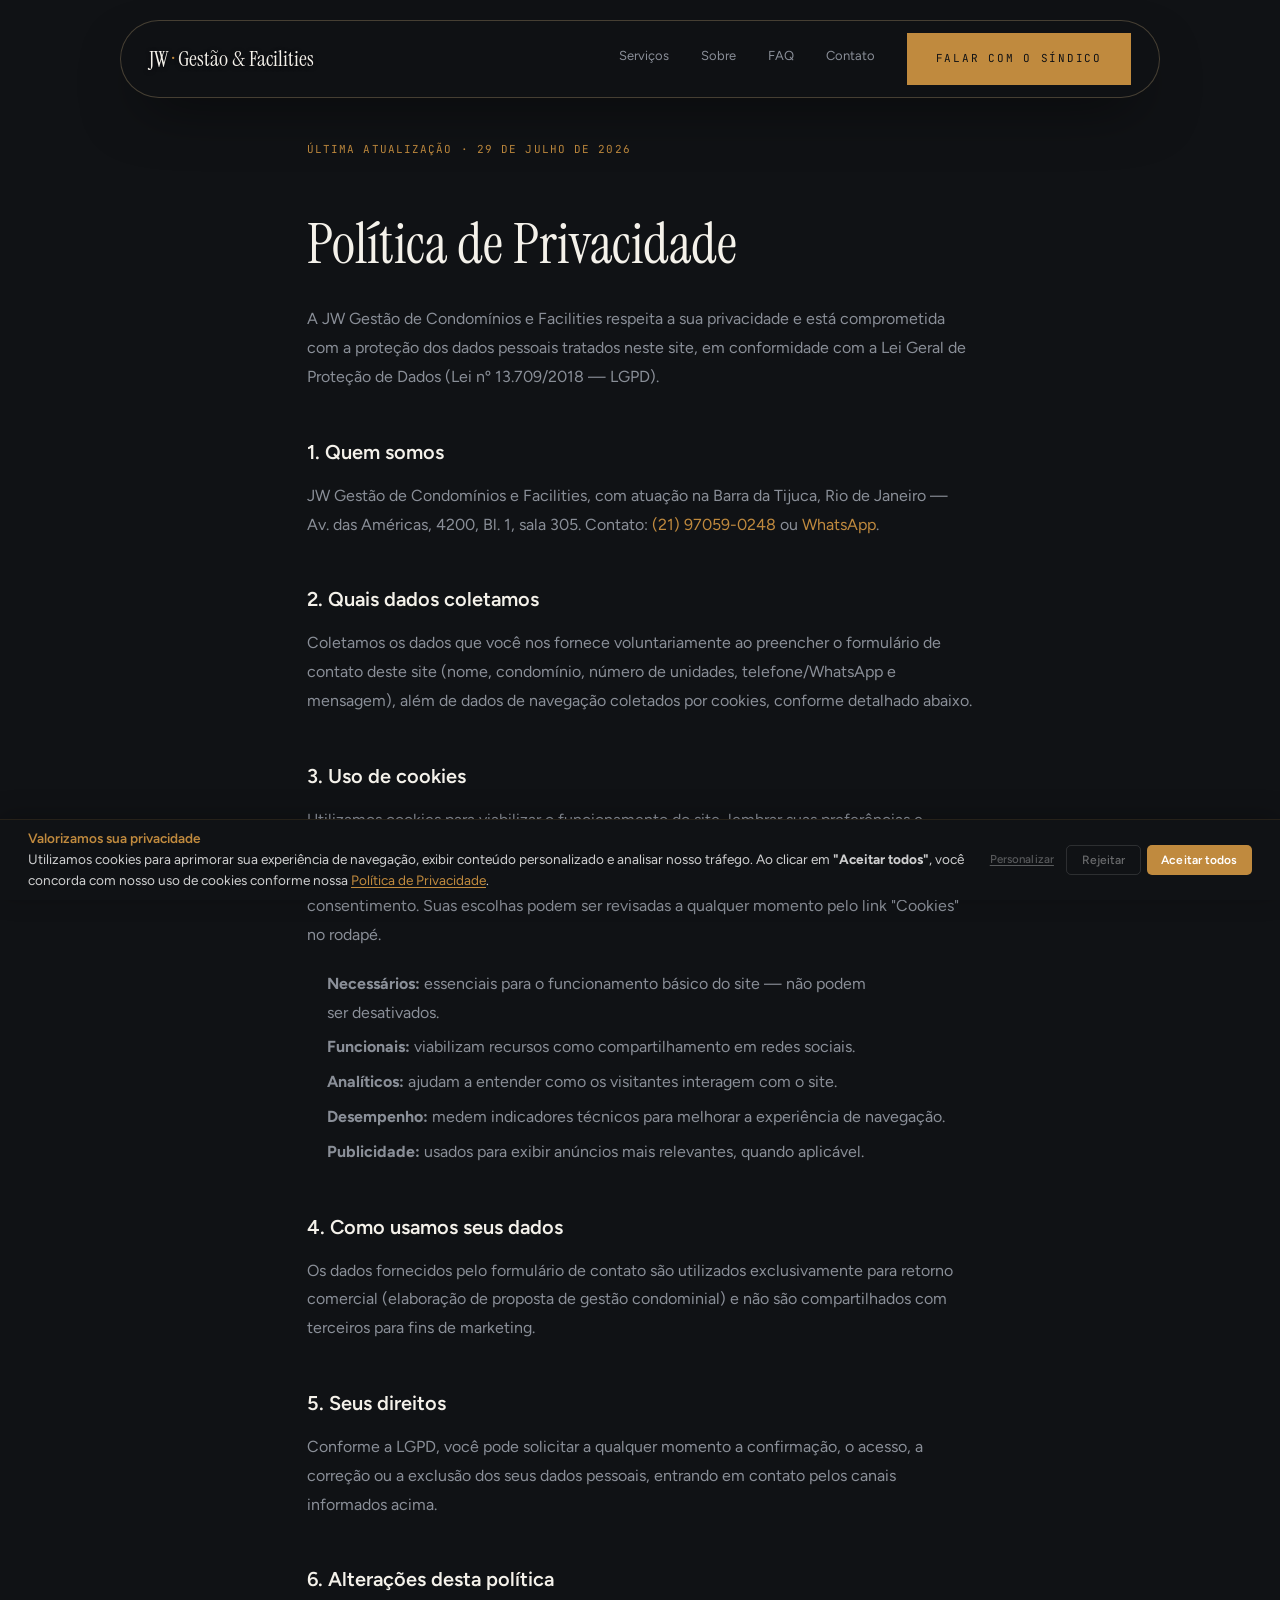
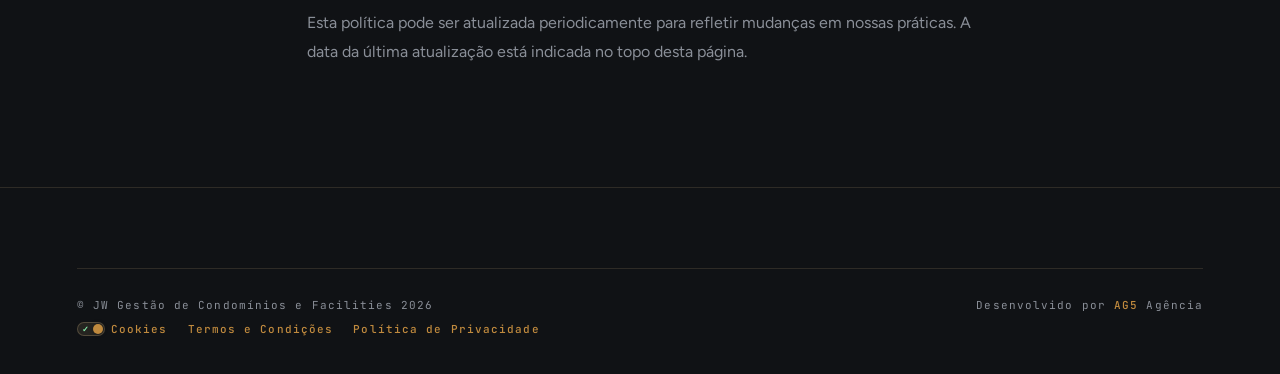
==== commit d0400df3: "Ajuste CEO e Scheme" ====
--- a/politica-de-privacidade.html
+++ b/politica-de-privacidade.html
@@ -6,6 +6,7 @@
 <title>Política de Privacidade — JW Gestão de Condomínios e Facilities</title>
 <meta name="description" content="Política de Privacidade e uso de cookies da JW Gestão de Condomínios e Facilities.">
 <meta name="robots" content="noindex, follow">
+<link rel="canonical" href="http://www.jwgestaocondominios.ag5agencia.site/politica-de-privacidade">
 <link rel="preconnect" href="https://fonts.googleapis.com">
 <link rel="preconnect" href="https://fonts.gstatic.com" crossorigin>
 <link href="https://fonts.googleapis.com/css2?family=Instrument+Serif:ital@0;1&family=Figtree:wght@400;500;600;700&family=JetBrains+Mono:wght@400;500&display=swap" rel="stylesheet">
@@ -26,12 +27,12 @@
 <body>
 
 <header class="nav" id="nav">
-  <a class="nav__brand" href="index.html">JW <span>·</span> Gestão &amp; Facilities</a>
+  <a class="nav__brand" href="/">JW <span>·</span> Gestão &amp; Facilities</a>
   <nav class="nav__links" id="navLinks">
-    <a href="index.html#servicos">Serviços</a>
-    <a href="index.html#sobre">Sobre</a>
-    <a href="index.html#faq">FAQ</a>
-    <a href="index.html#contato">Contato</a>
+    <a href="/#servicos">Serviços</a>
+    <a href="/#sobre">Sobre</a>
+    <a href="/#faq">FAQ</a>
+    <a href="/#contato">Contato</a>
     <a class="btn btn--solid" href="https://wa.me/5521970590248?text=Ol%C3%A1%2C%20vim%20atrav%C3%A9s%20do%20site%20e%20gostaria%20de%20falar%20com%20o%20s%C3%ADndico%20sobre%20a%20gest%C3%A3o%20do%20meu%20condom%C3%ADnio." target="_blank" rel="noopener">Falar com o síndico</a>
   </nav>
 </header>
@@ -82,8 +83,8 @@
           </span>
           Cookies
         </a>
-        <a href="termos-e-condicoes.html">Termos e Condições</a>
-        <a href="politica-de-privacidade.html">Política de Privacidade</a>
+        <a href="/termos-e-condicoes">Termos e Condições</a>
+        <a href="/politica-de-privacidade">Política de Privacidade</a>
       </span>
     </div>
     <span>Desenvolvido por <a href="https://www.ag5agencia.com.br" target="_blank" rel="noopener">AG5</a> Agência</span>
@@ -98,7 +99,7 @@
         Utilizamos cookies para aprimorar sua experiência de navegação, exibir conteúdo
         personalizado e analisar nosso tráfego. Ao clicar em <strong>"Aceitar todos"</strong>,
         você concorda com nosso uso de cookies conforme nossa
-        <a href="politica-de-privacidade.html" class="ck-banner__link">Política de Privacidade</a>.
+        <a href="/politica-de-privacidade" class="ck-banner__link">Política de Privacidade</a>.
       </p>
     </div>
     <div class="ck-banner__actions">
--- a/style.css
+++ b/style.css
@@ -29,6 +29,7 @@
   -webkit-font-smoothing:antialiased;overflow-x:hidden;text-wrap:pretty;
 }
 img,video,iframe{max-width:100%;display:block}
+.sr-only{position:absolute;width:1px;height:1px;padding:0;margin:-1px;overflow:hidden;clip:rect(0,0,0,0);white-space:nowrap;border:0}
 a{color:var(--bronze);text-decoration:none;transition:color .28s ease}
 a:hover{color:var(--bronze-claro)}
 h1,h2,h3,p,figure,blockquote{margin:0}
@@ -66,15 +67,13 @@
 
 /* ---------- navbar ---------- */
 .nav{
-  position:fixed;top:0;left:0;right:0;z-index:50;
+  position:fixed;top:20px;left:20px;right:20px;z-index:50;
   display:flex;align-items:center;justify-content:space-between;gap:24px;
-  padding:28px var(--pad-x);border-bottom:1px solid transparent;
-  transition:padding .32s ease,background .32s ease,border-color .32s ease;
-}
-.nav.is-stuck{
-  padding-block:14px;background:rgba(16,18,21,.88);
-  backdrop-filter:blur(14px);-webkit-backdrop-filter:blur(14px);
-  border-bottom-color:rgba(224,196,141,.14);
+  padding:12px 28px;border-radius:999px;
+  background:rgba(16,18,21,.82);border:1px solid rgba(224,196,141,.26);
+  backdrop-filter:blur(16px);-webkit-backdrop-filter:blur(16px);
+  box-shadow:0 24px 60px -22px rgba(0,0,0,.65);
+  max-width:1040px;margin-inline:auto;
 }
 .nav__brand{font-family:var(--f-display);font-size:22px;color:var(--areia);text-shadow:0 1px 4px rgba(0,0,0,.6)}
 .nav__brand span{color:var(--bronze)}
@@ -123,12 +122,19 @@
 .drawer__cta{margin-top:auto;text-align:center}
 
 /* ---------- hero (HERO-C) ---------- */
-.hero{min-height:100vh;display:flex;align-items:center;padding:96px var(--pad-x) 48px}
-.hero__grid{display:grid;grid-template-columns:minmax(0,1fr) 280px;gap:48px;align-items:center;width:100%}
+.hero{min-height:100vh;display:flex;align-items:center;padding:96px var(--pad-x) 48px;position:relative;overflow:hidden}
+.hero__glow{
+  position:absolute;inset:0;pointer-events:none;z-index:0;
+  background:
+    radial-gradient(ellipse 60% 50% at 15% 20%,rgba(192,138,62,.1) 0%,transparent 55%),
+    radial-gradient(ellipse 50% 45% at 88% 78%,rgba(47,107,82,.06) 0%,transparent 50%);
+  filter:blur(60px);opacity:.8;animation:glow-pulse 14s ease-in-out infinite
+}
+.hero__grid{display:grid;grid-template-columns:minmax(0,1fr) 340px;gap:64px;align-items:center;width:100%;position:relative;z-index:1}
 .hero__label{font-size:12px;letter-spacing:.18em;margin-bottom:28px;animation:fade .5s ease-out .2s both}
 .hero__title{
   font-family:var(--f-display);font-weight:400;
-  font-size:clamp(40px,7.4vw,116px);line-height:.98;letter-spacing:-.02em;
+  font-size:clamp(38px,6vw,92px);line-height:1;letter-spacing:-.02em;
 }
 .mask{display:block;overflow:hidden}
 .mask--indent{padding-left:12%}
@@ -137,28 +143,48 @@
 .hero__sub{max-width:52ch;margin-top:32px;font-size:16px;line-height:1.65;color:var(--cinza-texto);animation:fade .7s ease-out .7s both}
 .hero__ctas{display:flex;flex-wrap:wrap;gap:20px;margin-top:32px;animation:fade .7s ease-out .85s both}
 .hero__data{
-  display:flex;flex-wrap:wrap;align-items:center;gap:18px;margin-top:40px;
-  font-family:var(--f-mono);font-size:11px;letter-spacing:.12em;text-transform:uppercase;color:var(--cinza-texto);
+  display:flex;flex-wrap:wrap;align-items:center;gap:10px;margin-top:44px;
   animation:fade .7s ease-out 1s both;
 }
-.hero__data i{width:1px;height:14px;background:var(--linha-forte)}
-
-.portrait{position:relative;width:240px;justify-self:end;animation:portrait 1.1s cubic-bezier(.22,1,.36,1) .5s both}
-.portrait__frame{position:absolute;inset:0;border:1px solid var(--bronze);animation:offset .7s cubic-bezier(.65,0,.35,1) .9s both}
-.portrait img{position:relative;width:240px;height:320px;object-fit:cover;object-position:50% 22%;filter:grayscale(.15) contrast(1.05) brightness(.92)}
-.portrait figcaption{font-family:var(--f-mono);font-size:11px;letter-spacing:.12em;color:var(--cinza-texto);margin-top:16px;line-height:1.8}
+.hero__data-item{
+  font-family:var(--f-mono);font-size:10px;letter-spacing:.1em;text-transform:uppercase;color:var(--cinza-texto);
+  border:1px solid var(--linha);padding:8px 14px;border-radius:999px;
+  transition:border-color .3s ease,color .3s ease
+}
+.hero__data-item:hover{border-color:rgba(192,138,62,.4);color:var(--areia)}
+.hero__data-item strong{color:var(--bronze-claro);font-weight:400}
+
+.portrait{
+  position:relative;width:320px;justify-self:end;margin-right:22%;
+  padding:10px;background:linear-gradient(155deg,#1d2026,var(--grafite-superficie));
+  border:1px solid rgba(192,138,62,.4);
+  box-shadow:0 32px 70px -24px rgba(0,0,0,.5),0 10px 28px -14px rgba(0,0,0,.35),0 1px 0 rgba(224,196,141,.08) inset;
+  animation:portrait 1.1s cubic-bezier(.22,1,.36,1) .5s both
+}
+.portrait__glow{
+  position:absolute;inset:-20px;z-index:-1;pointer-events:none;
+  background:radial-gradient(ellipse at 50% 40%,rgba(192,138,62,.18),transparent 68%);
+  filter:blur(28px)
+}
+.portrait__frame{position:absolute;inset:0;border:1px solid rgba(224,196,141,.14);pointer-events:none;animation:offset .7s cubic-bezier(.65,0,.35,1) .9s both}
+.portrait img{position:relative;width:100%;height:440px;object-fit:cover;object-position:50% 22%;filter:grayscale(.15) contrast(1.05) brightness(.92);display:block}
+.portrait__media{position:relative;overflow:hidden}
+.portrait__video{position:relative;width:100%;aspect-ratio:9/16;height:auto;object-fit:cover;object-position:50% 22%;filter:grayscale(.15) contrast(1.05) brightness(.92);display:block}
+.portrait__controls{
+  position:absolute;right:10px;bottom:10px;z-index:2;display:flex;gap:8px;
+  opacity:0;transform:translateY(6px);transition:opacity .3s ease,transform .3s ease
+}
+.portrait__media:hover .portrait__controls,
+.portrait__media:focus-within .portrait__controls{opacity:1;transform:translateY(0)}
+.portrait__btn{
+  width:34px;height:34px;border-radius:50%;display:flex;align-items:center;justify-content:center;
+  background:rgba(16,18,21,.55);backdrop-filter:blur(6px);-webkit-backdrop-filter:blur(6px);
+  border:1px solid rgba(224,196,141,.3);color:var(--areia);cursor:pointer;
+  transition:background .3s ease,border-color .3s ease,color .3s ease
+}
+.portrait__btn:hover{background:var(--bronze);border-color:var(--bronze);color:var(--grafite-profundo)}
+.portrait figcaption{font-family:var(--f-mono);font-size:11px;letter-spacing:.12em;color:var(--cinza-texto);margin-top:20px;padding:0 2px;line-height:1.8}
 .portrait figcaption span{color:var(--bronze)}
-
-/* ---------- marquee ---------- */
-.marquee{border-block:1px solid rgba(224,196,141,.14);overflow:hidden;padding:22px 0}
-.marquee__track{
-  display:flex;width:max-content;
-  font-family:var(--f-mono);font-size:13px;letter-spacing:.2em;text-transform:uppercase;color:var(--cinza-texto);
-  animation:marquee 32s linear infinite;will-change:transform;
-}
-.marquee__track span{padding-right:40px;white-space:nowrap}
-.marquee__track b{color:var(--bronze);font-weight:400;padding:0 6px}
-.marquee:hover .marquee__track{animation-play-state:paused}
 
 /* ---------- seções ---------- */
 .section{padding:var(--sec-y) var(--pad-x)}
@@ -220,45 +246,33 @@
 .solution__list li:first-child{border-top:0}
 .solution__list-num{color:var(--bronze);font-size:11px}
 
-/* escopo — ultra premium (SERV-A) */
-.section--servicos{position:relative;overflow:hidden;background:radial-gradient(ellipse at 80% 0%,rgba(192,138,62,.07) 0%,transparent 45%),radial-gradient(ellipse at 10% 100%,rgba(47,107,82,.04) 0%,transparent 40%),var(--grafite-profundo)}
-.servicos__glow{position:absolute;inset:0;pointer-events:none;background:radial-gradient(circle at 50% 30%,rgba(192,138,62,.05),transparent 55%);filter:blur(90px);opacity:.7;animation:glow-pulse 9s ease-in-out infinite}
+/* escopo — simples e ultra premium */
+.section--servicos{position:relative;overflow:hidden;background:radial-gradient(ellipse at 80% 0%,rgba(192,138,62,.05) 0%,transparent 45%),radial-gradient(ellipse at 10% 100%,rgba(47,107,82,.03) 0%,transparent 40%),var(--grafite-profundo)}
+.servicos__glow{position:absolute;inset:0;pointer-events:none;background:radial-gradient(circle at 50% 30%,rgba(192,138,62,.04),transparent 55%);filter:blur(90px);opacity:.5;animation:glow-pulse 9s ease-in-out infinite}
 .servicos__head{position:relative;z-index:1;display:flex;align-items:end;justify-content:space-between;gap:32px;flex-wrap:wrap;margin-bottom:56px}
 .servicos__head .label--bronze{font-size:12px;letter-spacing:.22em;margin-bottom:24px}
 .servicos__head .display--lg{font-size:clamp(34px,4.8vw,64px);line-height:1.02;letter-spacing:-.02em}
 .servicos__lead{font-size:12px;letter-spacing:.1em;text-transform:uppercase;color:var(--cinza-texto);max-width:30ch;text-align:right}
-.bento{position:relative;z-index:1;display:grid;grid-template-columns:repeat(12,1fr);gap:var(--gap)}
-.card{
+
+.escopo__grid{position:relative;z-index:1;display:grid;grid-template-columns:repeat(3,1fr);gap:18px}
+.escopo__card{
   position:relative;background:var(--grafite-superficie);border:1px solid var(--linha);padding:28px;
-  display:flex;flex-direction:column;justify-content:space-between;gap:24px;min-height:132px;overflow:hidden;
-  transition:border-color .4s ease,transform .4s cubic-bezier(.16,1,.3,1),box-shadow .4s ease;will-change:transform;
-}
-.card::before{content:"";position:absolute;inset:0;border:1px solid transparent;border-radius:inherit;transition:border-color .4s ease;pointer-events:none;z-index:2}
-.card:hover{border-color:rgba(192,138,62,.35);transform:translateY(-6px);box-shadow:0 28px 70px -28px rgba(0,0,0,.45)}
-.card:hover::before{border-color:rgba(192,138,62,.18)}
-.card--featured{background:linear-gradient(135deg,rgba(192,138,62,.09),rgba(192,138,62,.02) 50%,var(--grafite-superficie));border-color:rgba(192,138,62,.22)}
-.card--featured::after{content:"";position:absolute;inset:0;background:linear-gradient(135deg,transparent 60%,rgba(192,138,62,.04));pointer-events:none;z-index:0}
-.card__num{position:relative;z-index:1;font-family:var(--f-mono);font-size:12px;letter-spacing:.1em;color:var(--bronze);opacity:.7;transition:color .3s ease,opacity .3s ease,transform .3s ease}
-.card:hover .card__num{color:var(--bronze-claro);opacity:1;transform:translateX(4px)}
-.card__title{position:relative;z-index:1;font-size:19px;font-weight:600;margin-bottom:6px;letter-spacing:-.01em}
-.card__title--serif{position:relative;z-index:1;font-family:var(--f-display);font-weight:400;font-size:38px;margin-bottom:12px;letter-spacing:-.02em}
-.card p{position:relative;z-index:1;color:var(--cinza-texto);font-size:14px;line-height:1.6;max-width:46ch}
-.card--xl{grid-column:span 6;grid-row:span 2;min-height:280px;padding:32px}
-.card--xl p{font-size:16px}
-.card--lg{grid-column:span 4;grid-row:span 2;min-height:280px;padding:32px}
-.card--lg .card__title--serif{font-size:32px}
-.card--lg p{font-size:16px}
-.card--wide{grid-column:span 6}
-.card--md{grid-column:span 4}
-.card--sm{grid-column:span 3}
-.card--sm p,.card--md p{opacity:0;transition:opacity .3s ease,transform .3s ease}
-.card--sm:hover p,.card--md:hover p{opacity:1;transform:translateY(0)}
-.card--sm p,.card--md p{transform:translateY(6px)}
-.scope-card{position:relative;z-index:1;margin-top:40px;padding:32px 36px;background:rgba(192,138,62,.04);border:1px solid rgba(192,138,62,.12);display:grid;grid-template-columns:auto minmax(0,1fr);gap:28px;align-items:baseline;transition:border-color .4s ease,transform .4s ease}
-.scope-card:hover{border-color:rgba(192,138,62,.22);transform:translateY(-3px)}
-.scope-card__line{width:1px;height:100%;min-height:48px;background:linear-gradient(180deg,var(--bronze),transparent);justify-self:center}
-.scope-card__label{font-family:var(--f-mono);font-size:11px;letter-spacing:.16em;text-transform:uppercase;color:var(--bronze);align-self:start;padding-top:4px}
-.scope-card__text{line-height:2;color:var(--cinza-texto);font-size:14px;letter-spacing:.01em}
+  display:flex;flex-direction:column;gap:18px;min-height:180px;overflow:hidden;isolation:isolate;
+  transition:border-color .4s ease,transform .4s cubic-bezier(.16,1,.3,1),box-shadow .4s ease,background .4s ease;will-change:transform
+}
+.escopo__card:hover,.escopo__card:focus{border-color:rgba(192,138,62,.28);transform:translateY(-6px);box-shadow:0 24px 60px -24px rgba(0,0,0,.45);background:#15181d;outline:none}
+.escopo__card-num{position:relative;z-index:1;font-family:var(--f-mono);font-size:12px;letter-spacing:.1em;color:var(--bronze);opacity:.7;transition:color .3s ease,opacity .3s ease,transform .3s ease}
+.escopo__card:hover .escopo__card-num,.escopo__card:focus .escopo__card-num{color:var(--bronze-claro);opacity:1;transform:translateX(4px)}
+.escopo__card-title{position:relative;z-index:1;font-size:18px;font-weight:600;letter-spacing:-.01em;color:var(--areia);margin:0}
+.escopo__card-text{position:relative;z-index:1;font-size:13.5px;line-height:1.6;color:var(--cinza-texto);margin:0;max-width:38ch}
+
+.scope-card{position:relative;z-index:1;margin-top:40px;padding:32px 36px;background:var(--grafite-superficie);border:1px solid var(--linha);transition:border-color .4s ease,transform .4s ease}
+.scope-card:hover{border-color:rgba(192,138,62,.28);transform:translateY(-3px)}
+.scope-card__label{font-family:var(--f-mono);font-size:11px;letter-spacing:.16em;text-transform:uppercase;color:var(--bronze);margin-bottom:22px;display:block}
+.scope-card__columns{display:grid;grid-template-columns:repeat(3,1fr);gap:40px;align-items:start}
+.scope-card__column{display:flex;flex-direction:column;gap:10px}
+.scope-card__column span{color:var(--cinza-texto);font-size:13.5px;line-height:1.7;letter-spacing:.01em;position:relative;padding-left:16px}
+.scope-card__column span::before{content:"";position:absolute;left:0;top:.55em;width:5px;height:5px;border-radius:50%;background:var(--bronze);opacity:.5}
 
 /* galeria */
 .gallery{display:grid;grid-template-columns:repeat(12,1fr);gap:var(--gap);align-items:end}
@@ -272,44 +286,36 @@
 .gallery__item--4 img{height:300px}
 .gallery__note{grid-column:span 4;font-family:var(--f-display);font-size:30px;line-height:1.25;padding:0 0 8px 8px}
 
-/* operação — ultra premium v3: accordion horizontal */
-.section--operacao{position:relative;overflow:hidden;scroll-margin-top:80px;background:radial-gradient(ellipse at 50% 0%,rgba(192,138,62,.07) 0%,transparent 45%),var(--grafite-profundo);padding-block:100px var(--sec-y)}
-.operacao__glow{position:absolute;inset:0;pointer-events:none;background:radial-gradient(circle at 50% 30%,rgba(192,138,62,.06),transparent 48%);filter:blur(120px);opacity:.7;animation:glow-pulse 14s ease-in-out infinite}
+/* operação — ultra premium v4: cards de grid com spotlight sutil */
+.section--operacao{position:relative;overflow:hidden;scroll-margin-top:80px;background:radial-gradient(ellipse at 50% 0%,rgba(192,138,62,.03) 0%,transparent 45%),var(--grafite-profundo);padding-block:100px var(--sec-y)}
+.operacao__glow{position:absolute;inset:0;pointer-events:none;background:radial-gradient(circle at 50% 30%,rgba(192,138,62,.03),transparent 48%);filter:blur(120px);opacity:.35;animation:glow-pulse 14s ease-in-out infinite}
 .operacao__intro{position:relative;z-index:1;text-align:center;margin-bottom:64px}
 .operacao__intro .label--bronze{margin-bottom:24px}
 .operacao__title{font-family:var(--f-display);font-size:clamp(40px,6vw,90px);line-height:.95;letter-spacing:-.03em;margin:0 0 18px;animation:title-breathe 10s ease-in-out infinite}
 .operacao__title::after{content:".";color:var(--bronze)}
 .operacao__subtitle{display:inline-block;color:var(--cinza-texto);font-size:12px;letter-spacing:.08em;text-transform:uppercase;line-height:1.8;max-width:48ch}
 
-.operacao__accordion{position:relative;z-index:1;display:flex;gap:14px;min-height:520px;margin:0 calc(-1 * var(--pad-x));padding:0 var(--pad-x)}
-.operacao__panel{position:relative;flex:1;min-width:80px;overflow:hidden;border:1px solid rgba(224,196,141,.16);background:var(--grafite-superficie);cursor:pointer;transition:flex 1.1s cubic-bezier(.23,1,.32,1),border-color .6s ease,background .6s ease;isolation:isolate}
-.operacao__panel:hover,.operacao__panel:focus,.operacao__panel:focus-within{flex:4;border-color:rgba(192,138,62,.45);background:#15181d}
-.operacao__panel:focus{outline:none}
-.operacao__panel-bg{position:absolute;inset:0;z-index:1;background:linear-gradient(180deg,transparent 0%,rgba(16,18,21,.92) 70%,rgba(16,18,21,1) 100%);pointer-events:none;transition:opacity .8s ease}
-.operacao__panel:hover .operacao__panel-bg,.operacao__panel:focus .operacao__panel-bg,.operacao__panel:focus-within .operacao__panel-bg{opacity:.85}
-.operacao__panel-glow{position:absolute;inset:0;z-index:2;pointer-events:none;opacity:0;transition:opacity .6s ease;background:radial-gradient(700px circle at var(--x,50%) var(--y,50%),rgba(192,138,62,.16),transparent 40%)}
-.operacao__panel:hover .operacao__panel-glow,.operacao__panel:focus .operacao__panel-glow,.operacao__panel:focus-within .operacao__panel-glow{opacity:1}
-.operacao__panel-num{position:absolute;top:28px;left:28px;z-index:3;font-family:var(--f-mono);font-size:12px;letter-spacing:.1em;color:var(--bronze);transition:color .5s ease,transform .8s cubic-bezier(.23,1,.32,1)}
-.operacao__panel:hover .operacao__panel-num,.operacao__panel:focus .operacao__panel-num,.operacao__panel:focus-within .operacao__panel-num{color:var(--bronze-claro);transform:translateY(-6px)}
-.operacao__panel-content{position:absolute;inset:0;z-index:4;padding:28px;overflow:hidden}
-.operacao__panel-title{
-  position:absolute;left:28px;bottom:28px;margin:0;
-  font-family:var(--f-display);font-size:clamp(22px,2.2vw,34px);font-weight:400;line-height:1;letter-spacing:-.01em;
-  color:var(--areia);white-space:nowrap;transform-origin:left bottom;
-  transform:rotate(-90deg) translateY(0);
-  transition:transform .9s cubic-bezier(.23,1,.32,1),color .5s ease;
-}
-.operacao__panel:hover .operacao__panel-title,.operacao__panel:focus .operacao__panel-title,.operacao__panel:focus-within .operacao__panel-title{transform:rotate(0deg) translateY(-50px)}
-.operacao__panel-text{
-  position:absolute;left:28px;right:28px;bottom:28px;margin:0;
-  font-size:14px;line-height:1.7;color:var(--cinza-texto);max-width:42ch;
-  opacity:0;transform:translateY(20px);
-  transition:opacity .6s ease,transform .8s cubic-bezier(.23,1,.32,1),color .5s ease;
-}
-.operacao__panel:hover .operacao__panel-text,.operacao__panel:focus .operacao__panel-text,.operacao__panel:focus-within .operacao__panel-text{opacity:1;transform:translateY(-8px);color:var(--areia)}
-.operacao__panel-media{position:absolute;inset:0;margin:0;z-index:0;opacity:.22;transform:scale(1.08);transition:opacity 1s ease,transform 1.4s cubic-bezier(.23,1,.32,1)}
-.operacao__panel-media img{width:100%;height:100%;object-fit:cover;filter:grayscale(.3) brightness(.45) contrast(1.05);transform:translate(var(--px,0), var(--py,0)) scale(1.1);transition:transform .2s linear}
-.operacao__panel:hover .operacao__panel-media,.operacao__panel:focus .operacao__panel-media,.operacao__panel:focus-within .operacao__panel-media{opacity:.5;transform:scale(1)}
+.operacao__grid{position:relative;z-index:1;display:grid;grid-template-columns:repeat(2,1fr);gap:18px;max-width:1160px;margin:0 auto}
+.operacao__card{
+  position:relative;min-height:340px;padding:32px;display:flex;flex-direction:column;justify-content:space-between;gap:24px;overflow:hidden;isolation:isolate;
+  background:var(--grafite-superficie);border:1px solid rgba(224,196,141,.12);
+  transition:border-color .5s ease,transform .5s cubic-bezier(.16,1,.3,1),box-shadow .5s ease;
+  will-change:transform
+}
+.operacao__card:hover,.operacao__card:focus{border-color:rgba(192,138,62,.18);transform:translateY(-8px);box-shadow:0 32px 80px -32px rgba(0,0,0,.5);outline:none}
+.operacao__card-glow{position:absolute;inset:0;z-index:0;pointer-events:none;opacity:0;transition:opacity .6s ease;background:radial-gradient(500px circle at var(--x,50%) var(--y,50%),rgba(192,138,62,.04),transparent 50%)}
+.operacao__card:hover .operacao__card-glow,.operacao__card:focus .operacao__card-glow{opacity:1}
+.operacao__card-num{position:relative;z-index:1;font-family:var(--f-mono);font-size:12px;letter-spacing:.1em;color:var(--bronze);transition:color .3s ease,transform .4s ease}
+.operacao__card:hover .operacao__card-num,.operacao__card:focus .operacao__card-num{color:var(--bronze-claro);transform:translateY(-3px)}
+.operacao__card-content{position:relative;z-index:1;max-width:46ch}
+.operacao__card-title{font-family:var(--f-display);font-size:clamp(24px,2.4vw,34px);font-weight:400;line-height:1.05;letter-spacing:-.01em;color:var(--areia);margin:0 0 14px}
+.operacao__card-text{font-size:14px;line-height:1.7;color:var(--cinza-texto);margin:0;transition:color .4s ease}
+.operacao__card:hover .operacao__card-text,.operacao__card:focus .operacao__card-text{color:var(--areia)}
+.operacao__card-media{position:absolute;inset:0;margin:0;z-index:-1;opacity:.18;transition:opacity .7s ease,transform 1.2s cubic-bezier(.16,1,.3,1)}
+.operacao__card-media::after{content:"";position:absolute;inset:0;background:linear-gradient(180deg,transparent 0%,rgba(27,30,35,.82) 60%,rgba(27,30,35,.95) 100%);pointer-events:none}
+.operacao__card-media img{width:100%;height:100%;object-fit:cover;filter:grayscale(.25) brightness(.5) contrast(1.05);transform:scale(1.08);transition:transform 1.2s cubic-bezier(.16,1,.3,1)}
+.operacao__card:hover .operacao__card-media,.operacao__card:focus .operacao__card-media{opacity:.24}
+.operacao__card:hover .operacao__card-media img,.operacao__card:focus .operacao__card-media img{transform:scale(1)}
 
 .operacao__foot{position:relative;z-index:1;display:flex;align-items:center;justify-content:space-between;gap:32px;flex-wrap:wrap;margin-top:64px;padding-top:40px;border-top:1px solid rgba(224,196,141,.14)}
 .operacao__stats{display:flex;gap:48px;flex-wrap:wrap}
@@ -319,43 +325,157 @@
 
 @keyframes title-breathe{0%,100%{letter-spacing:-.03em}50%{letter-spacing:-.025em}}
 
-/* sobre (SOBRE-D) */
-.about__media{position:sticky;top:12vh}
-.videoframe{border:1px solid var(--bronze);padding:10px}
-.videoframe video{width:100%;aspect-ratio:16/9;object-fit:cover;background:var(--grafite-profundo)}
-.about__caption{margin-top:16px;font-size:11px;letter-spacing:.12em;text-transform:uppercase}
-.block{padding:36px 0;border-top:1px solid rgba(224,196,141,.14)}
-.block--first{padding-top:0;border-top:0}
-.block--last{border-bottom:1px solid rgba(224,196,141,.14)}
-.block .label{margin-bottom:14px;display:block}
-.block p:not(.label){font-size:17px;line-height:1.75;color:var(--cinza-texto)}
-.block--first p:not(.label){color:var(--areia)}
-.diffs{margin-top:36px;display:grid;gap:12px;font-family:var(--f-mono);font-size:12px;letter-spacing:.06em;color:var(--cinza-texto);line-height:1.7}
-
-/* reels 9:16 */
-.reels{display:flex;gap:20px;overflow-x:auto;scroll-snap-type:x mandatory;padding:0 var(--pad-x) 24px;scrollbar-width:thin}
-.reel{flex:0 0 300px;scroll-snap-align:start}
-.reel__box{border:1px solid var(--linha);background:var(--grafite-superficie);aspect-ratio:9/16;overflow:hidden}
-.reel__box video{width:100%;height:100%;object-fit:cover;background:var(--grafite-profundo)}
-.reel__box--empty{display:flex;align-items:center;justify-content:center;text-align:center;padding:24px;border-style:dashed;border-color:rgba(224,196,141,.28);background:#15181C}
-.reel__box--empty p{font-size:11px;letter-spacing:.12em;line-height:2;color:var(--cinza-texto)}
-.reel h3{font-size:16px;font-weight:600;margin:18px 0 8px;line-height:1.4}
-.reel a{font-size:11px;letter-spacing:.12em;text-transform:uppercase}
+/* sobre / trajetória — simples, organizada e premium */
+.section--sobre{position:relative;overflow:hidden;scroll-margin-top:80px;background:var(--grafite-profundo);padding-block:var(--sec-y)}
+.sobre__head{position:relative;z-index:1;max-width:64ch;margin-bottom:48px}
+.sobre__head .label--bronze{margin-bottom:24px}
+.sobre__head .display{font-size:clamp(34px,4.6vw,64px);line-height:1.02;letter-spacing:-.02em;margin-bottom:18px}
+.sobre__lead{font-size:13px;letter-spacing:.08em;text-transform:uppercase;color:var(--cinza-texto);line-height:1.7;max-width:50ch}
+
+.sobre__grid{position:relative;z-index:1;display:grid;grid-template-columns:minmax(280px,360px) 1fr;gap:32px;align-items:stretch;justify-content:center}
+.sobre__video{position:relative;width:100%;max-width:360px;display:flex;flex-direction:column}
+.sobre__video .videoframe{border:1px solid var(--bronze);padding:10px;background:var(--grafite-superficie);flex:1;display:flex;flex-direction:column}
+.sobre__video .videoframe video{width:100%;aspect-ratio:9/16;object-fit:contain;background:var(--grafite-profundo);display:block;flex:1}
+.sobre__video .videoframe video:-webkit-full-screen,.sobre__video .videoframe video:-moz-full-screen,.sobre__video .videoframe video:fullscreen{object-fit:contain}
+.sobre__caption{margin-top:16px;font-size:11px;letter-spacing:.12em;text-transform:uppercase;color:var(--cinza-texto);text-align:center}
+
+.sobre__cards{display:grid;grid-template-columns:1fr;grid-template-rows:repeat(4,1fr);gap:14px;height:100%}
+.sobre__card{
+  position:relative;background:var(--grafite-superficie);border:1px solid var(--linha);padding:28px;
+  display:flex;flex-direction:column;gap:12px;overflow:hidden;min-height:0;
+  transition:border-color .35s ease,transform .35s ease,background .35s ease;will-change:transform
+}
+.sobre__card:hover,.sobre__card:focus{border-color:rgba(192,138,62,.28);transform:translateY(-4px);background:#15181d;outline:none}
+.sobre__card-num{font-family:var(--f-mono);font-size:11px;letter-spacing:.1em;color:var(--bronze);opacity:.7;transition:opacity .3s ease}
+.sobre__card:hover .sobre__card-num,.sobre__card:focus .sobre__card-num{opacity:1}
+.sobre__card-title{font-size:17px;font-weight:600;letter-spacing:-.01em;color:var(--areia);margin:0}
+.sobre__card p{font-size:14px;line-height:1.6;color:var(--cinza-texto);margin:0}
+
+/* gestão na prática — carrossel editorial, coverflow sutil */
+.section--pratica{
+  position:relative;overflow:hidden;scroll-margin-top:80px;
+  background:
+    radial-gradient(ellipse at 15% 0%,rgba(192,138,62,.07) 0%,transparent 45%),
+    radial-gradient(ellipse at 90% 100%,rgba(47,107,82,.04) 0%,transparent 40%),
+    var(--grafite-profundo);
+  padding-block:110px var(--sec-y);border-top:1px solid rgba(224,196,141,.12)
+}
+.pratica__glow{position:absolute;inset:0;pointer-events:none;background:radial-gradient(circle at 50% 30%,rgba(192,138,62,.06),transparent 48%);filter:blur(120px);opacity:.55;animation:glow-pulse 12s ease-in-out infinite}
+.pratica__glow--b{inset:auto 0 0 0;height:55%;background:radial-gradient(ellipse at 50% 100%,rgba(192,138,62,.05),transparent 55%);filter:blur(110px);animation-duration:15s;animation-direction:reverse}
+
+.pratica__layout{position:relative;z-index:1;display:grid;grid-template-columns:minmax(320px,400px) 1fr;gap:56px;align-items:center;padding-inline:var(--pad-x)}
+
+.pratica__panel{max-width:42ch}
+.pratica__panel .label--bronze{font-size:12px;letter-spacing:.22em;margin-bottom:20px}
+.pratica__panel .display{font-size:clamp(22px,2vw,28px);line-height:1.15;letter-spacing:-.01em;margin-bottom:12px}
+.pratica__panel .display em{font-style:italic;color:var(--bronze-claro)}
+.pratica__lead{font-size:12px;letter-spacing:.08em;text-transform:uppercase;color:var(--cinza-texto);line-height:1.6;margin-bottom:28px}
+
+.pratica__now{border-top:1px solid rgba(224,196,141,.16);padding-top:26px;margin-bottom:30px}
+.pratica__now-index{display:block;font-size:11px;letter-spacing:.12em;color:var(--bronze);margin-bottom:14px}
+.pratica__now-tag{
+  display:inline-block;font-size:10px;letter-spacing:.13em;text-transform:uppercase;color:var(--bronze-claro);
+  border:1px solid rgba(224,196,141,.22);padding:4px 9px;border-radius:999px;margin-bottom:14px;
+  transition:opacity .3s ease
+}
+.pratica__now-title{
+  font-family:var(--f-display);font-weight:400;font-size:clamp(26px,2.6vw,36px);line-height:1.14;letter-spacing:-.01em;
+  color:var(--areia);margin-bottom:18px;min-height:2.3em;transition:opacity .3s ease
+}
+.pratica__now.is-switching .pratica__now-tag,
+.pratica__now.is-switching .pratica__now-title{opacity:0}
+
+.pratica__controls{display:flex;align-items:center;gap:12px;margin-bottom:24px}
+
+.pratica__viewport{position:relative;height:min(62vh,580px);perspective:1400px;overflow:hidden}
+.pratica__viewport::before,.pratica__viewport::after{
+  content:"";position:absolute;top:0;bottom:0;width:12%;z-index:4;pointer-events:none
+}
+.pratica__viewport::before{left:0;background:linear-gradient(90deg,var(--grafite-profundo) 0%,transparent 100%)}
+.pratica__viewport::after{right:0;background:linear-gradient(270deg,var(--grafite-profundo) 0%,transparent 100%)}
+
+.reels--pratica{position:relative;width:100%;height:100%}
+.reels--pratica .reel{
+  position:absolute;top:0;left:50%;height:100%;width:min(72%,340px);
+  opacity:0;pointer-events:none;visibility:hidden;
+  transform:translateX(-50%) translateX(0) scale(.74);
+  transition:opacity .6s cubic-bezier(.16,1,.3,1),transform .6s cubic-bezier(.16,1,.3,1),visibility 0s linear .6s;
+}
+.reels--pratica .reel.is-active{
+  opacity:1;pointer-events:auto;visibility:visible;z-index:3;
+  transform:translateX(-50%) translateX(0) scale(1);
+  transition:opacity .6s cubic-bezier(.16,1,.3,1),transform .6s cubic-bezier(.16,1,.3,1)
+}
+.reels--pratica .reel.is-prev{
+  opacity:.5;pointer-events:auto;visibility:visible;z-index:2;cursor:pointer;
+  transform:translateX(-50%) translateX(-78%) scale(.76);
+  transition:opacity .6s cubic-bezier(.16,1,.3,1),transform .6s cubic-bezier(.16,1,.3,1)
+}
+.reels--pratica .reel.is-next{
+  opacity:.5;pointer-events:auto;visibility:visible;z-index:2;cursor:pointer;
+  transform:translateX(-50%) translateX(78%) scale(.76);
+  transition:opacity .6s cubic-bezier(.16,1,.3,1),transform .6s cubic-bezier(.16,1,.3,1)
+}
+.reels--pratica .reel.is-prev:hover,
+.reels--pratica .reel.is-next:hover{opacity:.72}
+
+.reel__box{
+  position:relative;width:100%;height:100%;padding:0;
+  border:1px solid var(--linha);background:var(--grafite-superficie);overflow:hidden;cursor:pointer;
+  box-shadow:0 24px 60px -20px rgba(0,0,0,.4),0 8px 24px -12px rgba(0,0,0,.28),0 1px 0 rgba(224,196,141,.08) inset;
+  transition:border-color .4s ease,padding .5s cubic-bezier(.16,1,.3,1),box-shadow .4s ease
+}
+.reel.is-active .reel__box{
+  padding:10px;border-color:rgba(192,138,62,.4);
+  background:linear-gradient(155deg,#1d2026,var(--grafite-superficie));
+  box-shadow:0 32px 70px -24px rgba(0,0,0,.45),0 10px 28px -14px rgba(0,0,0,.3),0 1px 0 rgba(224,196,141,.08) inset
+}
+.reel__frame{position:relative;width:100%;height:100%;overflow:hidden;border:1px solid rgba(224,196,141,.14)}
+.reel__box video{
+  width:100%;height:100%;object-fit:cover;background:var(--grafite-profundo);display:block;
+  filter:grayscale(.65) sepia(.24) saturate(1.3) brightness(.84) contrast(1.05);
+  transition:filter .6s ease
+}
+.reel.is-active .reel__box video{filter:grayscale(.15) sepia(.08) saturate(1.08) brightness(.98) contrast(1.02)}
+.reel__box video:fullscreen,
+.reel__box video:-webkit-full-screen{object-fit:contain;object-position:50% 50%;filter:none}
+.reel__box::after{content:"";position:absolute;inset:0;pointer-events:none;z-index:1;background:linear-gradient(180deg,rgba(16,18,21,.3) 0%,rgba(56,42,20,.1) 32%,rgba(56,42,20,.1) 62%,rgba(16,18,21,.56) 100%);mix-blend-mode:multiply}
+.reel__play{
+  position:absolute;top:50%;left:50%;z-index:2;transform:translate(-50%,-50%) scale(.85);
+  display:flex;align-items:center;justify-content:center;width:62px;height:62px;border-radius:50%;
+  background:rgba(16,18,21,.5);backdrop-filter:blur(6px);-webkit-backdrop-filter:blur(6px);
+  color:var(--areia);border:1px solid rgba(224,196,141,.35);opacity:0;pointer-events:none;
+  transition:opacity .35s ease,transform .35s cubic-bezier(.34,1.56,.64,1),background .3s ease,border-color .3s ease
+}
+.reel.is-active .reel__box:hover .reel__play{opacity:1;transform:translate(-50%,-50%) scale(1);background:var(--bronze);border-color:var(--bronze);color:var(--grafite-profundo)}
+.reel__box:has(video:playing) .reel__play{opacity:0;pointer-events:none}
 
 /* declaração (DEPO-B) */
 .statement{
-  background:var(--areia);color:var(--grafite-profundo);min-height:100vh;
-  display:flex;flex-direction:column;align-items:center;justify-content:center;
-  padding:120px 8vw;position:relative;overflow:hidden;text-align:center;
+  background:var(--grafite-profundo);color:var(--areia);min-height:90vh;
+  display:grid;grid-template-columns:minmax(280px,440px) 1fr;align-items:center;gap:0;
+  position:relative;overflow:hidden
+}
+.statement__portrait{position:relative;height:100%;min-height:90vh;overflow:hidden}
+.statement__portrait img{
+  width:100%;height:100%;object-fit:cover;display:block;
+  filter:grayscale(.55) contrast(1.04) brightness(.85)
+}
+.statement__portrait::after{
+  content:"";position:absolute;inset:0;pointer-events:none;
+  background:linear-gradient(90deg,transparent 60%,var(--grafite-profundo) 100%)
+}
+.statement__content{position:relative;padding:80px 6vw 80px 7vw;max-width:74ch}
+.statement__quote{
+  display:block;font-family:var(--f-display);font-size:96px;line-height:1;
+  color:var(--bronze);opacity:.6;margin-bottom:8px
 }
 .statement blockquote{
-  position:relative;max-width:22ch;font-family:var(--f-display);
-  font-size:clamp(34px,5.4vw,92px);line-height:1.08;letter-spacing:-.015em;
-}
-.statement__quote{position:absolute;font-family:var(--f-display);font-size:14vw;line-height:1;color:var(--bronze);opacity:.15;pointer-events:none;will-change:transform}
-.statement__quote--a{top:8vh;left:4vw}
-.statement__quote--b{bottom:4vh;right:4vw}
-.statement__sign{position:relative;margin-top:56px;font-size:12px;letter-spacing:.16em;text-transform:uppercase;color:var(--grafite-profundo);opacity:.6}
+  position:relative;font-family:var(--f-display);font-weight:400;color:var(--areia);
+  font-size:clamp(26px,2.9vw,44px);line-height:1.2;letter-spacing:-.01em;margin-bottom:36px
+}
+.statement blockquote em{font-style:italic;color:var(--bronze-claro)}
+.statement__sign{position:relative;font-size:12px;letter-spacing:.16em;text-transform:uppercase;color:var(--cinza-texto)}
 
 /* faq — ultra premium */
 .section--faq{position:relative;overflow:hidden;background:radial-gradient(ellipse at 85% 0%,rgba(192,138,62,.07) 0%,transparent 50%),radial-gradient(ellipse at 10% 100%,rgba(47,107,82,.05) 0%,transparent 45%),var(--grafite-profundo)}
@@ -413,6 +533,31 @@
 .faq-modal__question{font-family:var(--f-display);font-size:clamp(24px,3vw,30px);font-weight:400;color:var(--areia);line-height:1.25;margin-bottom:20px;padding-right:24px}
 .faq-modal__answer{color:var(--cinza-texto);line-height:1.8;font-size:15px;margin-bottom:32px}
 .faq-modal__cta{width:100%;text-align:center}
+
+/* VÍDEO — modal ultra premium (hero) */
+.video-modal{
+  position:fixed;inset:0;z-index:9300;display:flex;align-items:center;justify-content:center;padding:5vh 24px;
+  opacity:0;visibility:hidden;transition:opacity .32s ease,visibility 0s linear .32s;
+}
+.video-modal.is-open{opacity:1;visibility:visible;transition:opacity .32s ease}
+.video-modal__overlay{position:fixed;inset:0;background:rgba(10,11,13,.88);backdrop-filter:blur(8px);-webkit-backdrop-filter:blur(8px)}
+.video-modal__box{
+  position:relative;z-index:1;width:min(92vw,340px);max-height:82vh;
+  transform:translateY(20px) scale(.96);opacity:0;
+  transition:transform .38s cubic-bezier(.16,1,.3,1),opacity .38s ease,width .5s cubic-bezier(.16,1,.3,1);
+}
+.video-modal.is-open .video-modal__box{transform:translateY(0) scale(1);opacity:1}
+.video-modal__frame{
+  position:relative;padding:10px;background:linear-gradient(155deg,#1d2026,var(--grafite-superficie));
+  border:1px solid rgba(192,138,62,.4);max-height:82vh;
+  box-shadow:0 40px 100px -30px rgba(0,0,0,.7),0 1px 0 rgba(224,196,141,.08) inset;
+}
+.video-modal__frame video{
+  display:block;width:100%;max-height:calc(82vh - 20px);aspect-ratio:9/16;object-fit:cover;object-position:50% 22%;background:#000;
+}
+.video-modal__frame video:fullscreen,
+.video-modal__frame video:-webkit-full-screen{object-fit:contain;object-position:50% 50%}
+.video-modal__close{position:absolute;top:20px;right:20px;z-index:2}
 
 /* localização — mapa full-width + faixa de info */
 .location__head{margin-bottom:40px}
@@ -524,23 +669,18 @@
 .reveal.is-in{opacity:1;transform:none}
 .reel.reveal{transform:translateY(56px) rotate(1.5deg);transition-duration:.7s}
 .reel.reveal.is-in{transform:none}
-.block.reveal{transform:translateX(24px);transition-duration:.6s}
-.block.reveal.is-in{transform:none}
 
 @keyframes rise{from{transform:translateY(110%)}to{transform:translateY(0)}}
 @keyframes fade{from{opacity:0}to{opacity:1}}
 @keyframes portrait{from{opacity:0;transform:scale(1.06) translateY(24px)}to{opacity:1;transform:none}}
 @keyframes offset{from{transform:translate(0,0)}to{transform:translate(12px,12px)}}
-@keyframes marquee{from{transform:translateX(0)}to{transform:translateX(-50%)}}
 @keyframes glow-pulse{0%,100%{opacity:.55;transform:scale(1)}50%{opacity:.85;transform:scale(1.03)}}
 
 /* ---------- responsivo ---------- */
 @media (max-width:1280px){
   :root{--sec-y:100px}
-  .card--xl,.card--wide{grid-column:span 12}
-  .card--lg{grid-column:span 6}
-  .card--md{grid-column:span 6}
-  .card--sm{grid-column:span 6}
+  .escopo__grid{grid-template-columns:repeat(2,1fr)}
+  .sobre__grid{gap:32px}
 }
 @media (max-width:1024px){
   .nav__toggle{display:flex}
@@ -552,10 +692,14 @@
   .solution__content{padding:40px 44px}
   .servicos__head{align-items:flex-start;gap:20px}
   .servicos__lead{text-align:left;max-width:none}
-  .scope-card{padding:24px;gap:18px}
-  .scope-card__line{width:100%;height:1px;min-height:auto;background:linear-gradient(90deg,var(--bronze),transparent)}
-  .scope-card__label{padding-top:0}
-  .about__media{position:static}
+  .scope-card{padding:24px}
+  .scope-card__columns{grid-template-columns:repeat(2,1fr);gap:28px}
+  .sobre__head{margin-bottom:40px}
+  .sobre__lead{max-width:none}
+  .sobre__grid{grid-template-columns:minmax(260px,320px) 1fr;gap:28px}
+  .sobre__video{max-width:320px}
+  .sobre__cards{gap:12px}
+  .sobre__card{padding:24px}
   .location__strip{grid-template-columns:1fr}
   .location__item{border-right:0;border-bottom:1px solid rgba(224,196,141,.14);padding:28px var(--pad-x)}
   .location__item:first-child{padding-left:var(--pad-x)}
@@ -564,32 +708,26 @@
   .gallery__item--4{grid-column:span 6}
   .gallery__note{grid-column:span 12;padding-left:0;margin-top:24px}
 
-  .operacao__accordion{flex-direction:column;min-height:auto;margin:0;padding:0 var(--pad-x);gap:10px}
-  .operacao__panel{flex:none !important;width:100%;min-height:180px;display:grid;grid-template-columns:1fr;align-items:end;padding:24px}
-  .operacao__panel:hover,.operacao__panel:focus,.operacao__panel:focus-within{flex:none !important}
-  .operacao__panel-num{position:static;grid-row:1;margin-bottom:14px}
-  .operacao__panel-content{position:static;padding:0}
-  .operacao__panel-title{white-space:normal;margin-bottom:10px}
-  .operacao__panel-text{opacity:1;transform:none;color:var(--cinza-texto)}
-  .operacao__panel:hover .operacao__panel-text,.operacao__panel:focus .operacao__panel-text,.operacao__panel:focus-within .operacao__panel-text{color:var(--areia)}
-  .operacao__panel-media{opacity:.2}
-  .operacao__panel:hover .operacao__panel-media,.operacao__panel:focus .operacao__panel-media,.operacao__panel:focus-within .operacao__panel-media{opacity:.35}
+  .operacao__grid{grid-template-columns:1fr;gap:14px;min-height:auto;margin:0;padding:0 var(--pad-x)}
+  .operacao__card{min-height:260px;padding:28px}
+  .operacao__card-title{font-size:clamp(24px,7vw,32px)}
+  .operacao__card-text{font-size:13.5px}
+  .operacao__card-media{opacity:.22}
+  .operacao__card:hover .operacao__card-media,.operacao__card:focus .operacao__card-media{opacity:.3}
   .operacao__foot{flex-direction:column;align-items:flex-start;gap:28px;margin-top:48px}
   .operacao__stats{gap:24px}
   .operacao__stat{gap:10px}
   .operacao__foot .btn{width:100%;text-align:center}
   .footer__grid{grid-template-columns:1fr 1fr}
+
+  .pratica__layout{grid-template-columns:minmax(280px,340px) 1fr;gap:36px}
+  .pratica__panel .display{font-size:clamp(26px,4.2vw,40px)}
+  .pratica__lead{font-size:12px}
 }
 @media (max-width:768px){
   :root{--sec-y:80px;--pad-x:24px}
   .hero{
-    min-height:100svh;padding:120px var(--pad-x) 40px;position:relative;isolation:isolate;
-    background:url("assets/jw-gestao-condominios-john-wayne-foto-perfil.webp") 65% 15%/cover no-repeat;
-  }
-  .hero::before{
-    content:"";position:absolute;inset:0;z-index:-1;
-    background:linear-gradient(90deg,var(--grafite-profundo) 8%,rgba(16,18,21,.94) 30%,rgba(16,18,21,.62) 50%,rgba(16,18,21,.22) 70%,rgba(16,18,21,.08) 100%),
-               linear-gradient(0deg,var(--grafite-profundo) 0%,rgba(16,18,21,.15) 26%,rgba(16,18,21,.15) 68%,var(--grafite-profundo) 100%);
+    min-height:auto;padding:120px var(--pad-x) 56px;position:relative
   }
   .portrait{display:none}
   .diagnostico__intro{text-align:left}
@@ -606,33 +744,59 @@
   .solution__icon{font-size:26px}
   .servicos__head{margin-bottom:40px}
   .servicos__head .display--lg{font-size:clamp(30px,7vw,46px)}
-  .card--sm p,.card--md p{opacity:1}
-  .scope-card{margin-top:28px;padding:22px;gap:16px}
-  .scope-card__text{font-size:13px;line-height:1.85}
+  .escopo__grid{grid-template-columns:1fr;gap:14px}
+  .escopo__card{min-height:auto;padding:24px}
+  .escopo__card-text{font-size:13px}
+  .scope-card{margin-top:28px;padding:22px}
+  .scope-card__columns{grid-template-columns:1fr;gap:12px}
+  .scope-card__column span{font-size:13px}
   .gallery__item--4{grid-column:span 12}
   .form__row{grid-template-columns:1fr}
   .footer__grid{grid-template-columns:1fr;gap:40px}
-  .statement{min-height:auto;padding-block:90px}
+  .statement{grid-template-columns:1fr;min-height:auto}
+  .statement__portrait{min-height:52vh}
+  .statement__portrait::after{background:linear-gradient(0deg,var(--grafite-profundo) 0%,transparent 22%)}
+  .statement__content{padding:56px 8vw 72px;max-width:none}
+  .statement__quote{font-size:64px}
 
   .operacao__intro{margin-bottom:40px}
   .operacao__title{font-size:clamp(34px,10vw,48px)}
   .operacao__subtitle{font-size:11px;line-height:1.7}
-  .operacao__panel{min-height:160px;padding:22px}
-  .operacao__panel-title{font-size:22px}
-  .operacao__panel-text{font-size:13px}
+  .operacao__card{min-height:220px;padding:24px}
+  .operacao__card-title{font-size:26px;margin-bottom:10px}
+  .operacao__card-text{font-size:13px}
   .operacao__foot{margin-top:40px;padding-top:32px}
   .operacao__stats{gap:18px;flex-direction:column;align-items:flex-start}
   .operacao__stat span:first-child{font-size:24px}
 
+  .sobre__head{margin-bottom:32px}
+  .sobre__head .display{font-size:clamp(30px,7vw,46px)}
+  .sobre__grid{grid-template-columns:1fr;gap:24px;justify-items:center}
+  .sobre__video{max-width:300px}
+  .sobre__video .videoframe{padding:8px}
+  .sobre__cards{grid-template-columns:1fr;grid-template-rows:none;gap:12px;height:auto}
+  .sobre__card{padding:20px}
+
   /* localização — mapa mais baixo no mobile */
   .location__strip{margin-top:40px;padding-top:32px}
   .mapframe iframe{height:280px}
+
+  .section--pratica{padding-block:80px var(--sec-y)}
+  .pratica__layout{grid-template-columns:1fr;gap:28px}
+  .pratica__panel{max-width:none}
+  .pratica__panel .label--bronze{margin-bottom:14px;font-size:10px}
+  .pratica__panel .display{font-size:clamp(26px,7vw,36px);margin-bottom:10px}
+  .pratica__lead{font-size:12px;margin-bottom:20px}
+  .pratica__now{padding-top:16px;margin-bottom:18px}
+  .pratica__now-title{font-size:16px;min-height:0}
+  .pratica__controls{margin-bottom:0}
+  .pratica__viewport{width:100%;max-width:340px;height:min(58vh,480px);margin-inline:auto}
 }
 @media (max-width:480px){
-  .hero__data{gap:12px;font-size:10px}
+  .hero__data{gap:8px}
+  .hero__data-item{font-size:9px;padding:6px 11px}
   .hero__ctas .btn{flex:1 1 100%;text-align:center}
   .reel{flex-basis:78vw}
-  .card__title--serif{font-size:28px}
   .credits{flex-direction:column;gap:10px}
 }
 
